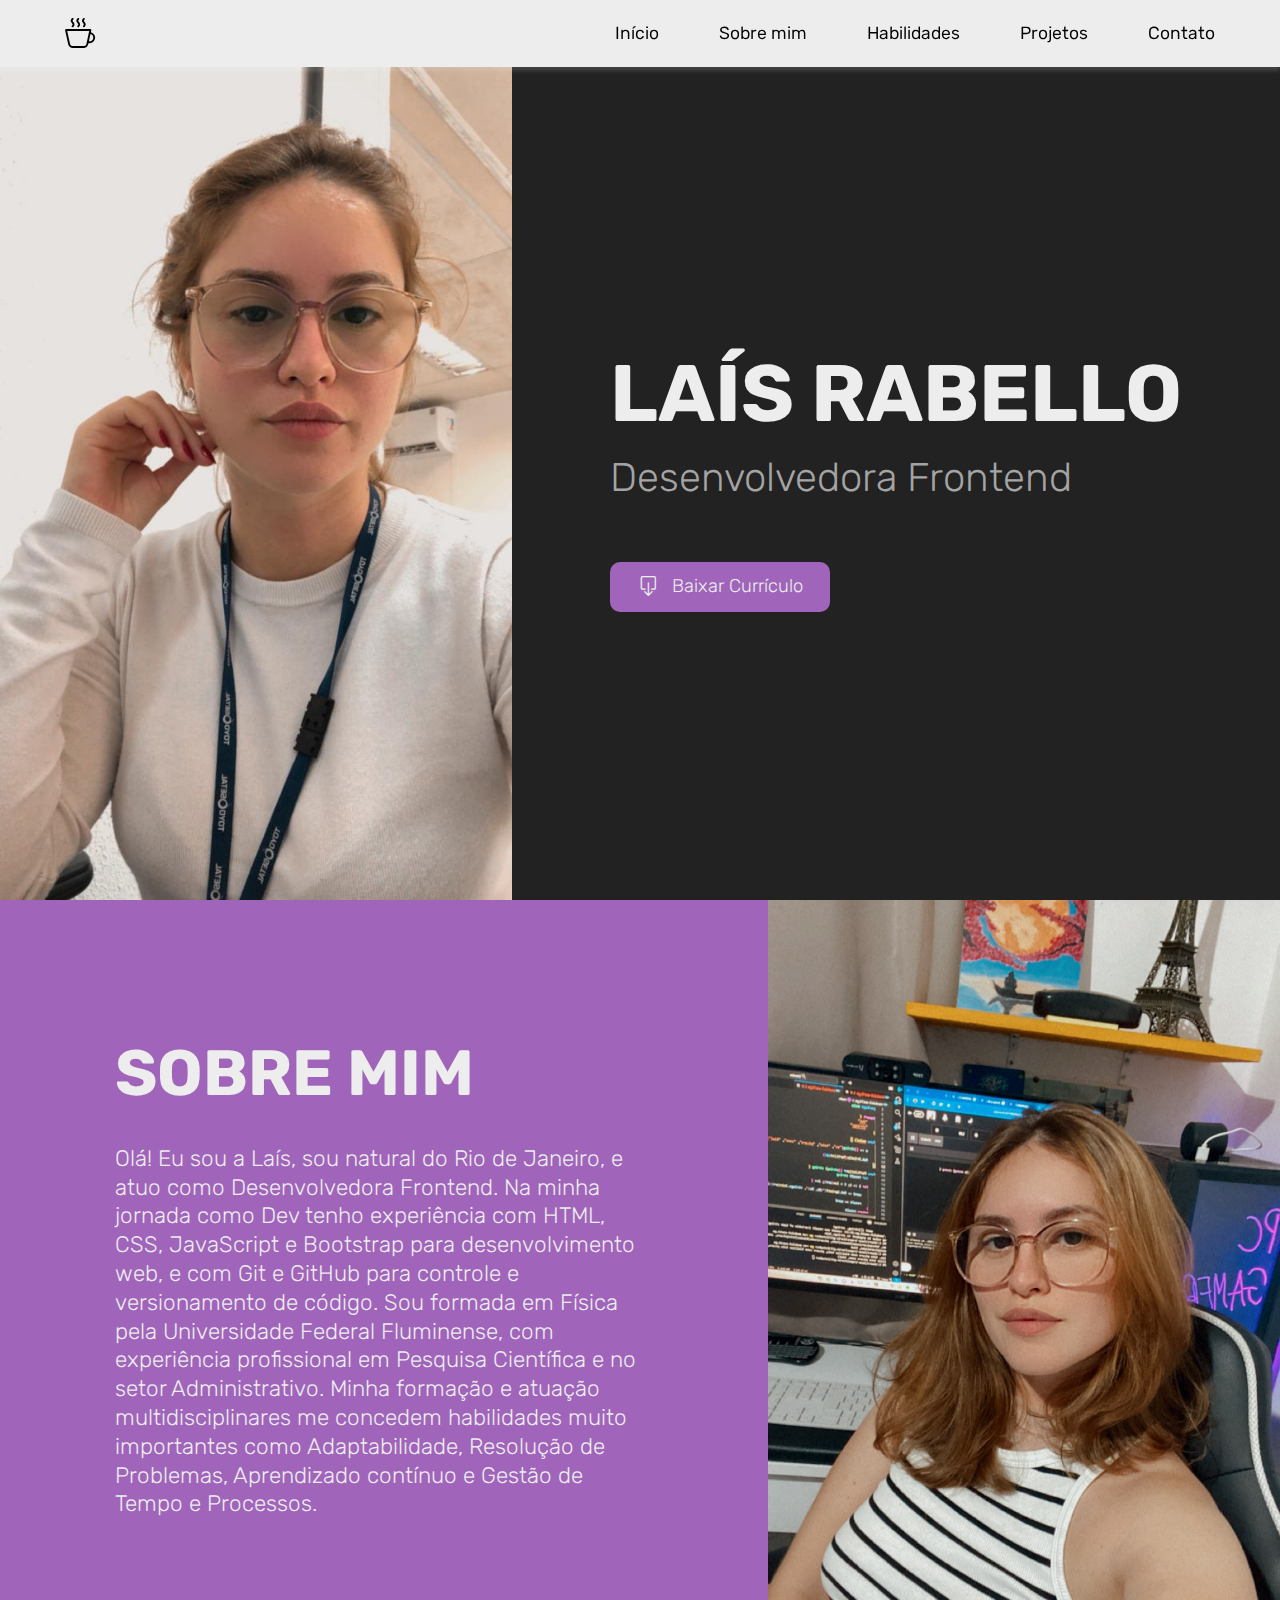
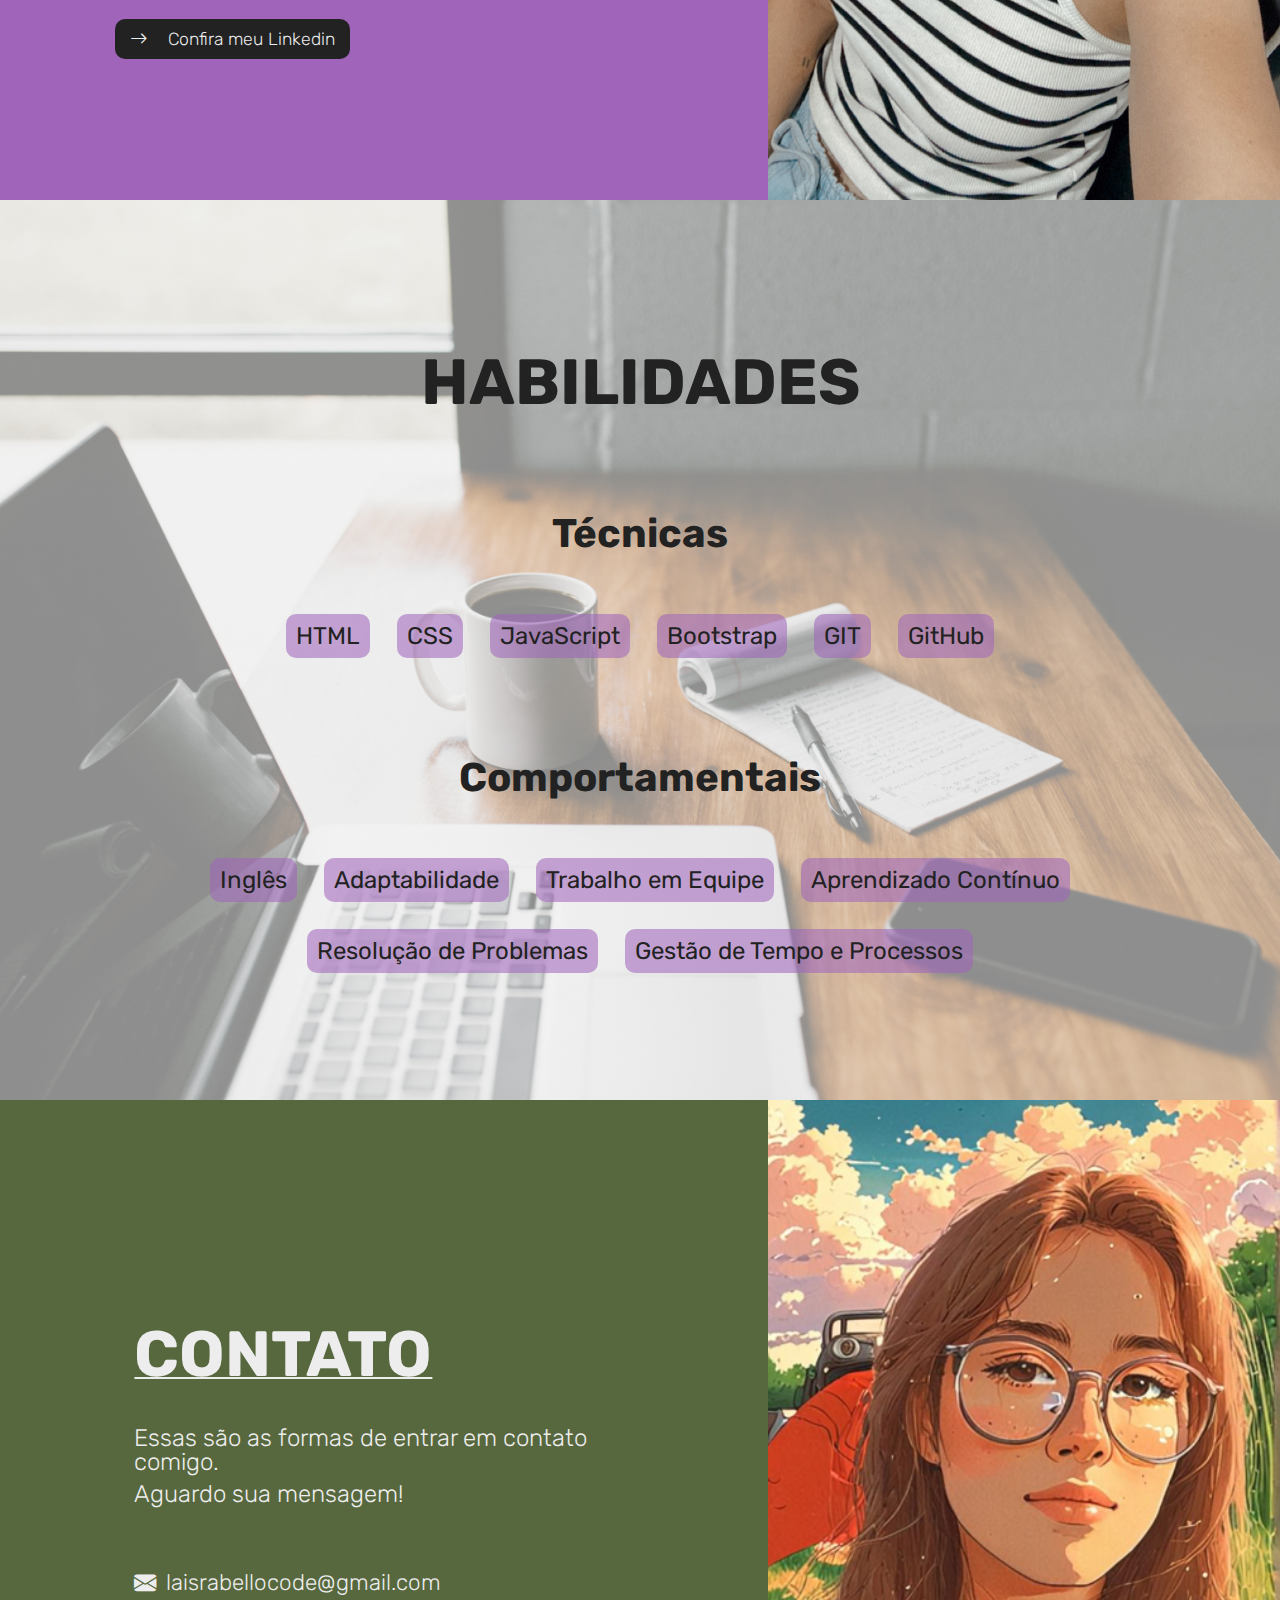
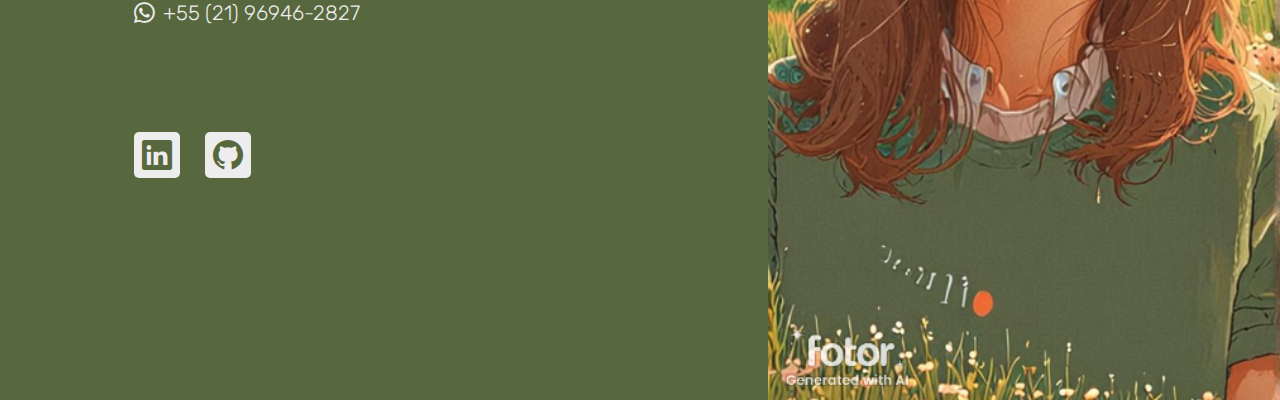
==== index.html @ b231ed02 "First commit" ====
<!DOCTYPE html>
<html lang="pt-BR">
<head>
    <meta charset="UTF-8">
    <meta name="viewport" content="width=device-width, initial-scale=1.0">
    <link rel="stylesheet" href="https://cdn.jsdelivr.net/npm/bootstrap-icons/font/bootstrap-icons.css">
    <link rel="stylesheet" href="reset.css">
    <link rel="stylesheet" href="styles.css">
    <link rel="preconnect" href="https://fonts.googleapis.com">
    <link rel="preconnect" href="https://fonts.gstatic.com" crossorigin>
    <link href="https://fonts.googleapis.com/css2?family=Rubik:ital,wght@0,300..900;1,300..900&display=swap" rel="stylesheet">
    <title>Projeto-Site-Pessoal</title>
</head>
<body>
    <nav>
       <i id="iconCupHot" class="bi bi-cup-hot"></i>
       <ul id="navBarLinks">
            <li><a href="#homeSection">Início</a></li>
            <li><a href="#aboutSection">Sobre mim</a></li>
            <li><a href="#skillsSection">Habilidades</a></li>
            <li><a>Projetos</a></li>
            <li><a href="#contactSection">Contato</a></li> 
       </ul> 
    </nav>
    <section id="homeSection">
        <div id="homePhoto" ></div>
        <div id="homeContent">
            <div>
                <h1>Laís Rabello</h1>
                <h2>Desenvolvedora Frontend</h2>
                <a id="downloadButton" href="source/Lais-Rabello.pdf" download="Lais-Rabello.pdf">
                    <i class="bi bi-box-arrow-down"></i>
                    <p>Baixar Currículo</p>
                </a>
            </div>
        </div>
    </section>
    <section id="aboutSection">
        <div id="aboutPhoto"></div>
        <div id="aboutContentFlexContainer">
            <div id="aboutContentFlexItems">
                <h1>Sobre mim</h1>
                <p>
                    Olá! Eu sou a Laís, sou natural do Rio de Janeiro, e atuo como Desenvolvedora Frontend.
                    Na minha jornada como Dev tenho experiência com HTML, CSS, JavaScript e Bootstrap para 
                    desenvolvimento web, e com Git e GitHub para controle e versionamento de código. Sou 
                    formada em Física pela Universidade Federal Fluminense, com experiência profissional 
                    em Pesquisa Científica e no setor Administrativo. Minha formação e atuação multidisciplinares 
                    me concedem habilidades muito importantes como Adaptabilidade, Resolução de Problemas,
                    Aprendizado contínuo e Gestão de Tempo e Processos. 
                </p>
                <button id="aboutButton" onClick="window.open('https://www.linkedin.com/in/laispimentelrabello/', 'blank')">
                    <i class="bi bi-arrow-right"></i>
                    Confira meu Linkedin    
                </button>
            </div>
        </div>    
    </section>
    <section id="skillsSection">
        <div id="overlay">
            <h1>Habilidades</h1>
            <h2>Técnicas</h2>
            <ul>
                <li class="liSkillSection">HTML</li>
                <li class="liSkillSection">CSS</li>
                <li class="liSkillSection">JavaScript</li>
                <li class="liSkillSection">Bootstrap</li>
                <li class="liSkillSection">GIT</li>
                <li class="liSkillSection">GitHub</li>
            </ul>
            <h2>Comportamentais</h2>
            <ul>
                <li class="liSkillSection">Inglês</li>
                <li class="liSkillSection">Adaptabilidade</li>
                <li class="liSkillSection">Trabalho em Equipe</li>
                <li class="liSkillSection">Aprendizado Contínuo</li>
                <li class="liSkillSection">Resolução de Problemas</li>
                <li class="liSkillSection">Gestão de Tempo e Processos</li>
            </ul>   
        </div>
    </section>
    <section id="contactSection">
        <div id="contactPhoto"></div>
        <div id="contactContentFlexContainer">
            <div id="contactContentFlexItems"> 
                <h1>Contato</h1>
                <h2>Essas são as formas de entrar em contato comigo.</h2>
                <h2>Aguardo sua mensagem!</h2>
                <div id="divEmail">
                    <i class="bi bi-envelope-fill"></i>
                    <p>laisrabellocode@gmail.com</p>
                </div>
                <div id="divCellphone">
                    <i class="bi bi-whatsapp"></i>
                    <p>+55 (21) 96946-2827</p>
                </div>
                <div id="divContacButtons">
                    <button class="contactButtons" onClick="window.open('https://www.linkedin.com/in/laispimentelrabello/','blank')"> 
                        <i class="bi bi-linkedin"></i> 
                    </button>
                    <button class="contactButtons" onClick="window.open('https://github.com/laisrabello','blank')"> 
                        <i class="bi bi-github"></i>
                    </button>
                </div>
            </div>
        </div>
    </section>
</body>
</html>
---- styles.css ----
*{
    font-family: Rubik, sans-serif;
}

section{
    height: 100vh;
}

nav{
    background-color: #ededed;
    display: flex;
    justify-content: space-between;
    align-items: center;
    position: fixed;
    width: 100%;
    padding: 18px 65px;
    box-shadow: 0px 4px 4px 0px #ffffff25;

    #iconCupHot{
        font-size: 30px;
    }
    #navBarLinks{
        display: flex;
        font-size: 1.1rem;
        font-weight: 370;
        li{
           padding-left: 60px; 
        }
    }
}

#homeSection{
    background-color: #222222;
    padding-top: 65px;
    display: flex;
    justify-content: space-between;

    #homePhoto{
        background-image: url(assets/photos/Imagem\ do\ WhatsApp\ de\ 2024-10-21\ à\(s\)\ 16.01.25_de2365c2.jpg);
        width: 40vw;
        height: 100vh - 65px;
        background-size: cover;
        background-position: center;
    }

    #homeContent{
        display: flex;
        flex-direction: column;
        justify-content: center;
        align-items: center;
        width: 60vw;

        h1{
            color: #ededed;
            font-size: 5rem;
            text-transform: uppercase;
        }
    
        h2{
            color: #a5a4a4;
            font-size: 2.5rem;
            font-weight: 300;
            padding: 24px 0px 64px 0px;
        }     
    }  
}

#downloadButton{
    display: flex;
    justify-content: center;
    align-items: center;
    background-color: #a065bb;
    width: 220px;
    height: 50px;
    border-radius: 10px;
    cursor: pointer;

    i {
        font-size: 20px;
        color: #ededed;
        padding-right: 7px;
    }

    p {
        font-size: 1.15rem;
        font-weight: 300;
        color: #ededed;
        padding-left: 7px;
    }
} 

#downloadButton:hover{
    width: 230px;
    height: 60px;
    background-color: #da8aff;
}

#aboutSection{
    background-color: #a065bb;
    display: flex;
    justify-content: space-between;
    flex-direction: row-reverse;

    #aboutPhoto{
        background-image: url(assets/photos/MYJF4755.JPG);
        width: 40vw;
        height: 100vh;
        background-size: cover;
        background-position: center;
    } 
}

#aboutContentFlexContainer{
    width: 60vw;
    display: flex;
    flex-direction: column;
    justify-content: center;
    align-items: center;

    #aboutContentFlexItems{
        width: 70%;
        max-width: 700px;
        h1{
            color: #ededed;
            font-size: 4rem;
            text-transform: uppercase;
        }
    
        p{
            color: #ededed;
            font-size: 1.4rem;
            font-weight: 300;
            line-height: 1.8rem;
            padding: 40px 0px 100px 0px;
            
        }    
    }
}

#aboutButton {
    display: flex;
    align-items: center;
    width: fit-content;
    background-color: #222222;
    border-radius: 10px;
    cursor: pointer;
    color: #ededed;
    font-size: 1.1rem;
    font-weight: 100;
    padding: 10px 15px 10px 15px;
    border: none;

    i{
        padding-right: 20px;
    }
}

#aboutButton:hover{
    background-color: #22222270;
    padding: 12px 27px 12px 27px;
    font-size: 1.2rem;

}

#skillsSection{
    background-image: url(assets/photos/andrew-neel-cckf4TsHAuw-unsplash.jpg);    
    background-size: cover;
    
    #overlay{
        background-color: #ededed99;
        width: 100vw;
        height: 100vh;
        display: flex;
        flex-direction: column;
        align-items: center;

        h1{
            display: flex;
            justify-content: center;
            padding-top: 150px;
            font-size: 4rem;
            color: #222222;
            text-transform: uppercase;
        }

        h2{
            color: #222222;
            font-size: 2.5rem;
            padding-top: 100px;
            padding-bottom: 60px; 
        }

        ul{
            display: flex;
            justify-content: center;
            align-items: center;
            flex-wrap: wrap;
            max-width: 1000px;
            gap: 27px;
        }
    }   
}

.liSkillSection {
    color: #222222;
    font-size: 1.5rem;
    background-color: #a065bb90;
    display: flex;
    align-self: center;
    padding: 10px 10px 10px 10px;
    border-radius: 10px;
}

.liSkillSection:hover{
    padding: 15px 15px 15px 15px;
    background-color: #a065bb;
}

#contactSection{
    background-color: #58683e;
    display: flex;
    justify-content: space-between;
    flex-direction: row-reverse;
}
    
#contactPhoto{
    background-image: url(assets/photos/a3bbf30988e04aeea61ed7d443853497-fotor-ai-art-effects-20250205144122.jpg);
    height: 100vh;
    width: 40vw;
    background-size: cover;
    background-position: center; 
}

#contactContentFlexContainer{
    width: 60vw;
    display: flex;
    justify-content: center;
    align-items: center;

    #contactContentFlexItems{
        width: 65%;
        max-width: 600px;
        h1{
            font-size: 4rem;
            color: #ededed;
            text-decoration: underline 2px;
            text-transform:uppercase;
            padding-bottom: 40px;
        }
    
        h2{
            font-size: 1.5rem;
            color: #ededed;
            font-weight:200;
            padding-bottom: 8px;
        }
    }
}

#divEmail{
    display: flex;
    font-size: 1.4rem;
    color: #ededed;
    font-weight:200;
    padding-bottom: 8px;
    padding-top: 58px;
    p{
        padding-left: 10px;
    }
}

#divCellphone{
    display: flex;
    font-size: 1.3rem;
    color: #ededed;
    font-weight:200;
    padding-bottom: 8px;

    p{
        padding-left: 8px;
    }
}

#divContacButtons{
    padding-top: 100px;
    display: flex;
    gap: 25px; 
}

.contactButtons{
    font-size: 30px;
    border-radius: 5px;
    padding: 8px 8px 8px 8px;
    cursor: pointer;
    background-color: #ededed;

    i{
        display: flex;
        align-items: center;
        color:#58683e;
    }
}

.contactButtons:hover{
    width: 56px;
    height: 56px;
    font-size: 40px;
    background-color: #ededed99;

    i{
        color: #ededed;
    }
}
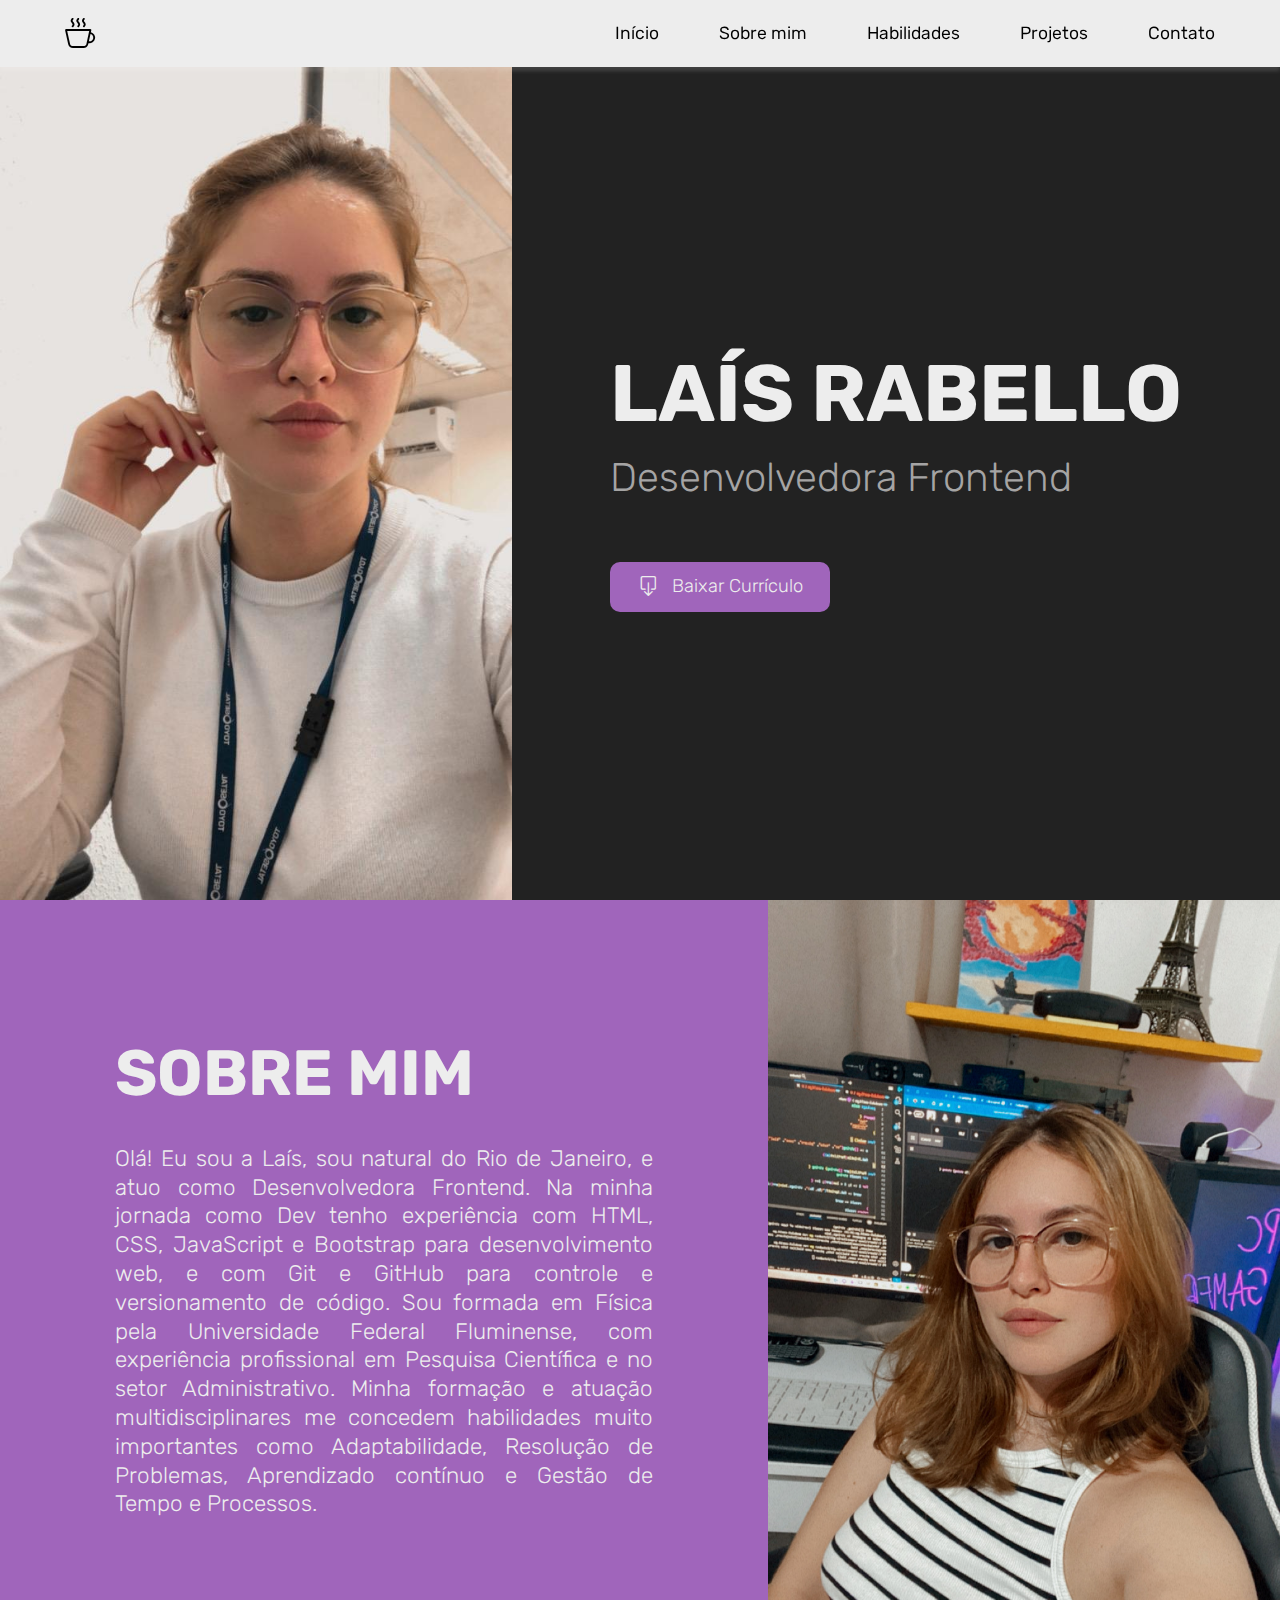
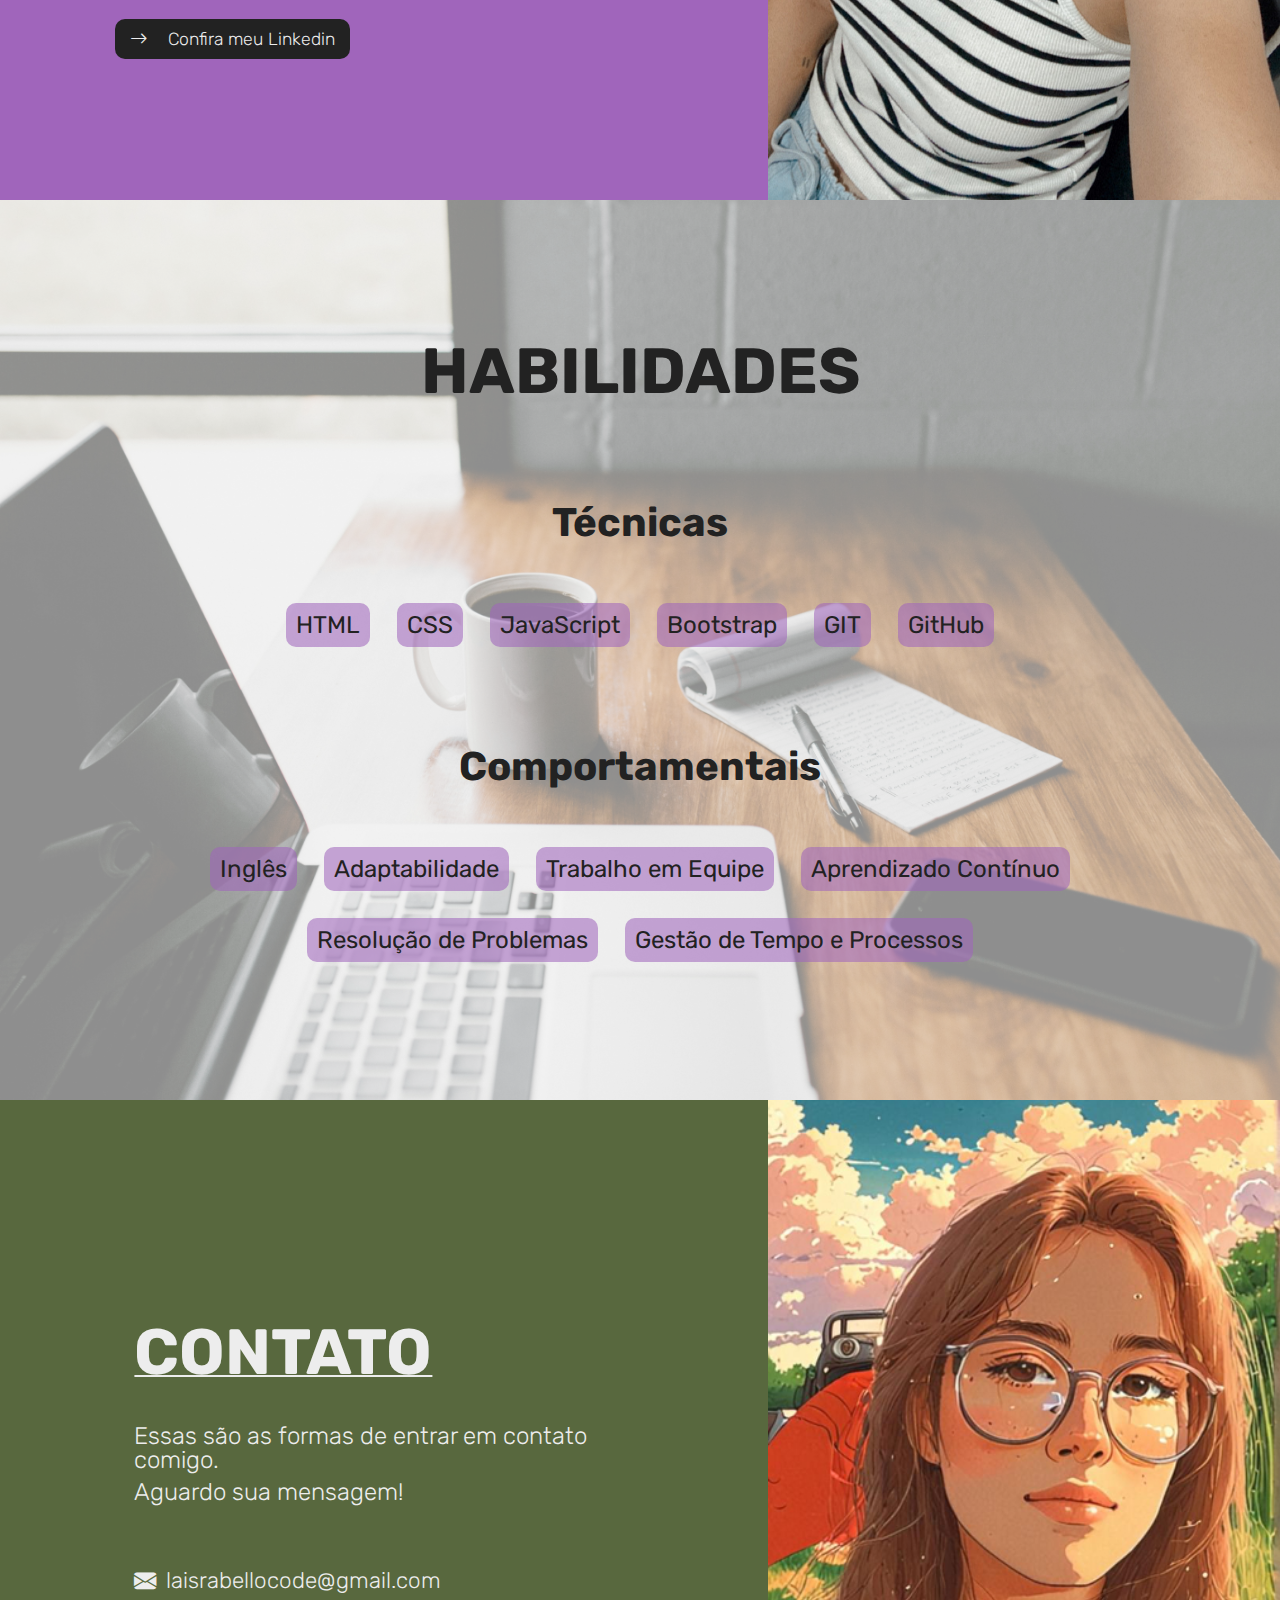
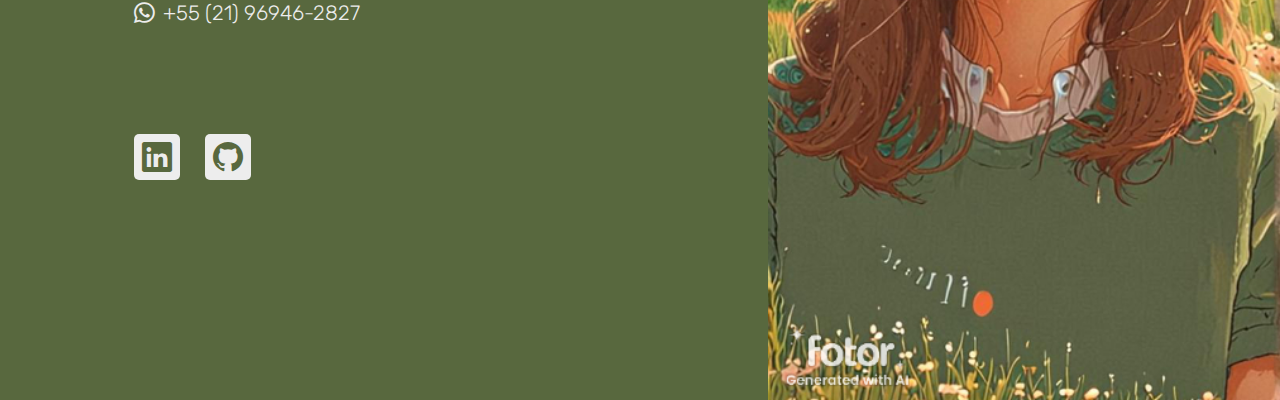
==== commit a5cdbfbf: "Melhorias nas animações com :hover | Adição de responsividade para telas menores" ====
--- a/index.html
+++ b/index.html
@@ -24,10 +24,10 @@
     </nav>
     <section id="homeSection">
         <div id="homePhoto" ></div>
-        <div id="homeContent">
-            <div>
-                <h1>Laís Rabello</h1>
-                <h2>Desenvolvedora Frontend</h2>
+        <div id="homeContentFlexContainer">
+            <div id="homeContentFlexItems">
+                <h1 id="h1HomeSection">Laís Rabello</h1>
+                <h2 id="h2HomeSection">Desenvolvedora Frontend</h2>
                 <a id="downloadButton" href="source/Lais-Rabello.pdf" download="Lais-Rabello.pdf">
                     <i class="bi bi-box-arrow-down"></i>
                     <p>Baixar Currículo</p>
@@ -60,7 +60,7 @@
         <div id="overlay">
             <h1>Habilidades</h1>
             <h2>Técnicas</h2>
-            <ul>
+            <ul class="ulSkillsItems">
                 <li class="liSkillSection">HTML</li>
                 <li class="liSkillSection">CSS</li>
                 <li class="liSkillSection">JavaScript</li>
@@ -69,7 +69,7 @@
                 <li class="liSkillSection">GitHub</li>
             </ul>
             <h2>Comportamentais</h2>
-            <ul>
+            <ul class="ulSkillsItems">
                 <li class="liSkillSection">Inglês</li>
                 <li class="liSkillSection">Adaptabilidade</li>
                 <li class="liSkillSection">Trabalho em Equipe</li>
--- a/styles.css
+++ b/styles.css
@@ -3,7 +3,7 @@
 }
 
 section{
-    height: 100vh;
+    min-height: 100vh;
 }
 
 nav{
@@ -43,20 +43,20 @@
         background-position: center;
     }
 
-    #homeContent{
+    #homeContentFlexContainer{
         display: flex;
         flex-direction: column;
         justify-content: center;
         align-items: center;
         width: 60vw;
 
-        h1{
+        #h1HomeSection{
             color: #ededed;
             font-size: 5rem;
             text-transform: uppercase;
         }
     
-        h2{
+        #h2HomeSection{
             color: #a5a4a4;
             font-size: 2.5rem;
             font-weight: 300;
@@ -74,6 +74,7 @@
     height: 50px;
     border-radius: 10px;
     cursor: pointer;
+    transition: 0.6s;
 
     i {
         font-size: 20px;
@@ -90,8 +91,7 @@
 } 
 
 #downloadButton:hover{
-    width: 230px;
-    height: 60px;
+    transform: scale(1.1);
     background-color: #da8aff;
 }
 
@@ -120,6 +120,8 @@
     #aboutContentFlexItems{
         width: 70%;
         max-width: 700px;
+        text-align: justify;
+        
         h1{
             color: #ededed;
             font-size: 4rem;
@@ -149,6 +151,7 @@
     font-weight: 100;
     padding: 10px 15px 10px 15px;
     border: none;
+    transition: 0.6s;
 
     i{
         padding-right: 20px;
@@ -157,48 +160,45 @@
 
 #aboutButton:hover{
     background-color: #22222270;
-    padding: 12px 27px 12px 27px;
-    font-size: 1.2rem;
+    transform: scale(1.1);
 
 }
 
 #skillsSection{
     background-image: url(assets/photos/andrew-neel-cckf4TsHAuw-unsplash.jpg);    
-    background-size: cover;
-    
-    #overlay{
-        background-color: #ededed99;
-        width: 100vw;
-        height: 100vh;
-        display: flex;
-        flex-direction: column;
-        align-items: center;
-
-        h1{
-            display: flex;
-            justify-content: center;
-            padding-top: 150px;
-            font-size: 4rem;
-            color: #222222;
-            text-transform: uppercase;
-        }
-
-        h2{
-            color: #222222;
-            font-size: 2.5rem;
-            padding-top: 100px;
-            padding-bottom: 60px; 
-        }
-
-        ul{
-            display: flex;
-            justify-content: center;
-            align-items: center;
-            flex-wrap: wrap;
-            max-width: 1000px;
-            gap: 27px;
-        }
-    }   
+    background-size: cover;   
+}
+
+#overlay{
+    background-color: #ededed99;
+    width: 100vw;
+    height: 100vh;
+    display: flex;
+    flex-direction: column;
+    justify-content: center;
+    align-items: center;
+
+    h1{
+        font-size: 4rem;
+        color: #222222;
+        text-transform: uppercase;
+    }
+
+    h2{
+        color: #222222;
+        font-size: 2.5rem;
+        padding-top: 100px;
+        padding-bottom: 60px; 
+    }
+}
+
+.ulSkillsItems {
+    display: flex;
+    justify-content: center;
+    align-items: center;
+    flex-wrap: wrap;
+    max-width: 1000px;
+    gap: 27px;
 }
 
 .liSkillSection {
@@ -209,10 +209,11 @@
     align-self: center;
     padding: 10px 10px 10px 10px;
     border-radius: 10px;
+    transition: 0.6s;
 }
 
 .liSkillSection:hover{
-    padding: 15px 15px 15px 15px;
+    transform: scale(1.1);
     background-color: #a065bb;
 }
 
@@ -262,7 +263,7 @@
     font-size: 1.4rem;
     color: #ededed;
     font-weight:200;
-    padding-bottom: 8px;
+    padding-bottom: 10px;
     padding-top: 58px;
     p{
         padding-left: 10px;
@@ -274,7 +275,7 @@
     font-size: 1.3rem;
     color: #ededed;
     font-weight:200;
-    padding-bottom: 8px;
+    padding-bottom: 10px;
 
     p{
         padding-left: 8px;
@@ -293,21 +294,192 @@
     padding: 8px 8px 8px 8px;
     cursor: pointer;
     background-color: #ededed;
+    transition: 0.8s;
 
     i{
         display: flex;
         align-items: center;
         color:#58683e;
+        
     }
 }
 
 .contactButtons:hover{
-    width: 56px;
-    height: 56px;
-    font-size: 40px;
+    transform:scale(1.1);
     background-color: #ededed99;
 
     i{
         color: #ededed;
     }
+}
+
+@media (orientation: portrait) {
+
+    nav{
+        padding: 18px 45px;
+    
+        #iconCupHot{
+            font-size: 25px;
+        }
+
+        #navBarLinks{
+            font-weight: 330;
+
+            li{
+               padding-left: 50px; 
+            }
+        }
+    }
+
+    #homeSection{
+        flex-direction: column;
+        justify-content: center;
+        align-items: center;
+        gap: 6rem;
+
+        #homePhoto{            
+            width: 30vh;
+            height: 30vh;
+            border-radius: 50%;
+        }
+
+        #homeContentFlexContainer{
+            text-align: center;
+
+            #homeContentFlexItems{
+                display: flex;
+                flex-direction: column;
+                align-items: center;
+
+                #h1HomeSection{
+                    font-size: 3rem;
+                }
+            
+                #h2HomeSection{
+                    font-size: 1.35rem;
+                    font-weight: 100;
+                }
+            }
+        }
+    }
+
+    #aboutPhoto{
+        display: none;
+    }
+
+    #aboutContentFlexContainer{
+        width: 100vw;
+    
+        #aboutContentFlexItems{
+            display: flex;
+            flex-direction: column;
+            justify-content: center;
+            align-items: center;
+            width: 80%;
+            
+            h1{
+                font-size: 2.5rem;
+            }
+        
+            p{
+                font-size: 1.2rem;
+                font-weight: 100;
+                padding: 40px 0px 40px 0px;
+                
+            }    
+        }
+    }
+
+    #overlay{
+    
+        h1{
+            font-size: 2.8rem;
+        }
+    
+        h2{
+            font-size: 2rem;
+            padding-top: 60px;
+            padding-bottom: 30px; 
+        }
+    }
+    
+    .ulSkillsItems {
+        max-width: 350px;
+        gap: 25px;
+    }
+    
+    .liSkillSection {
+        font-size: 1.2rem;
+        padding: 9px 9px 9px 9px;
+    }
+
+    #contactSection{
+        flex-direction: column;
+        justify-content: center;
+        align-items: center;
+        text-align: center;
+    }
+        
+    #contactPhoto{
+        height: 25vh;
+        width: 25vh;
+        border-radius: 50%;
+        border: solid #ededed 4px;
+    }
+    
+    #contactContentFlexContainer{
+        width: 100vw;
+        display: flex;
+        justify-content: center;
+        align-items: center;
+    
+        #contactContentFlexItems{
+            width: 65%;
+            max-width: 600px;
+
+            h1{
+                font-size: 2.8rem;
+                padding-top: 80px;
+                padding-bottom: 40px;
+            }
+        
+            h2{
+                font-size: 1.2rem;
+                font-weight:100;
+            }
+        }
+    }
+    
+    #divEmail{
+        font-size: 1.2rem;
+        font-weight:100;
+        padding-top: 80px;
+        justify-content: center;        
+
+        p{
+            padding-left: 10px;
+        }
+    }
+    
+    #divCellphone{
+        font-size: 1.2rem;
+        font-weight:100;
+        justify-content: center;
+    
+        p{
+            padding-left: 8px;
+        }
+    }
+    
+    #divContacButtons{
+        padding-top: 50px;
+        justify-content: center;
+    }
+}
+
+
+@media (max-width: 770px) {
+    nav{
+        display: none;
+    }
 }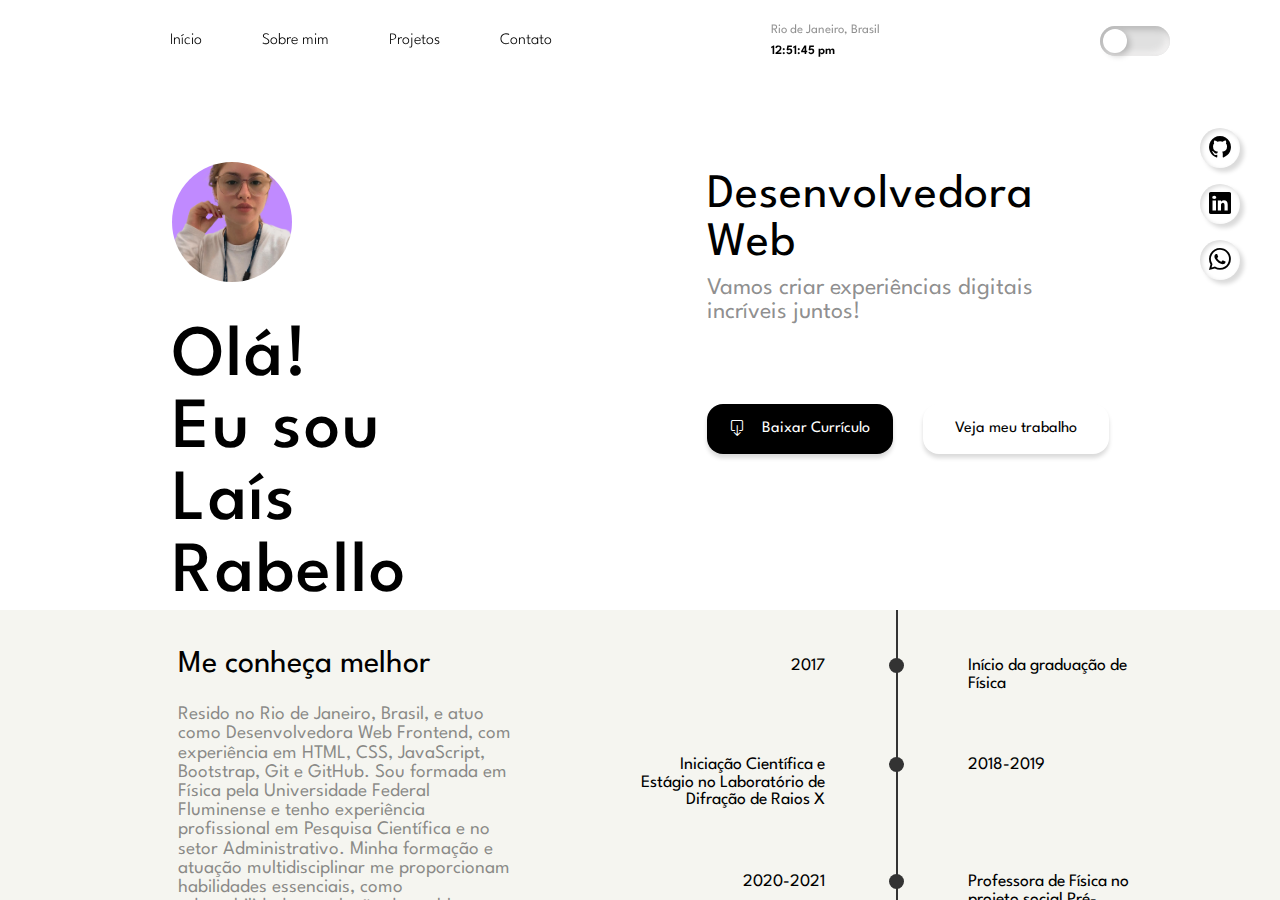
==== commit c2313da7: "Novo Design" ====
--- a/index.html
+++ b/index.html
@@ -8,102 +8,233 @@
     <link rel="stylesheet" href="styles.css">
     <link rel="preconnect" href="https://fonts.googleapis.com">
     <link rel="preconnect" href="https://fonts.gstatic.com" crossorigin>
-    <link href="https://fonts.googleapis.com/css2?family=Rubik:ital,wght@0,300..900;1,300..900&display=swap" rel="stylesheet">
+    <link href="https://fonts.googleapis.com/css2?family=League+Spartan:wght@100..900&display=swap" rel="stylesheet">
     <title>Projeto-Site-Pessoal</title>
 </head>
 <body>
     <nav>
-       <i id="iconCupHot" class="bi bi-cup-hot"></i>
        <ul id="navBarLinks">
             <li><a href="#homeSection">Início</a></li>
             <li><a href="#aboutSection">Sobre mim</a></li>
-            <li><a href="#skillsSection">Habilidades</a></li>
-            <li><a>Projetos</a></li>
-            <li><a href="#contactSection">Contato</a></li> 
-       </ul> 
+            <li><a href="#projectsSection">Projetos</a></li>
+            <li><a href="#contactSection">Contato</a></li>
+       </ul>
+       <div id="localAndTime">
+            <span id="localization">Rio de Janeiro, Brasil</span>
+            <span id="localTime"></span> 
+       </div>
+       <label id="switch">
+            <input type="checkbox" id="toggleDarkMode">
+            <span id="slider"></span>
+       </label> 
     </nav>
-    <section id="homeSection">
-        <div id="homePhoto" ></div>
-        <div id="homeContentFlexContainer">
-            <div id="homeContentFlexItems">
-                <h1 id="h1HomeSection">Laís Rabello</h1>
-                <h2 id="h2HomeSection">Desenvolvedora Frontend</h2>
-                <a id="downloadButton" href="source/Lais-Rabello.pdf" download="Lais-Rabello.pdf">
-                    <i class="bi bi-box-arrow-down"></i>
-                    <p>Baixar Currículo</p>
-                </a>
-            </div>
-        </div>
-    </section>
-    <section id="aboutSection">
-        <div id="aboutPhoto"></div>
-        <div id="aboutContentFlexContainer">
-            <div id="aboutContentFlexItems">
-                <h1>Sobre mim</h1>
-                <p>
-                    Olá! Eu sou a Laís, sou natural do Rio de Janeiro, e atuo como Desenvolvedora Frontend.
-                    Na minha jornada como Dev tenho experiência com HTML, CSS, JavaScript e Bootstrap para 
-                    desenvolvimento web, e com Git e GitHub para controle e versionamento de código. Sou 
-                    formada em Física pela Universidade Federal Fluminense, com experiência profissional 
-                    em Pesquisa Científica e no setor Administrativo. Minha formação e atuação multidisciplinares 
-                    me concedem habilidades muito importantes como Adaptabilidade, Resolução de Problemas,
-                    Aprendizado contínuo e Gestão de Tempo e Processos. 
-                </p>
-                <button id="aboutButton" onClick="window.open('https://www.linkedin.com/in/laispimentelrabello/', 'blank')">
-                    <i class="bi bi-arrow-right"></i>
-                    Confira meu Linkedin    
-                </button>
-            </div>
-        </div>    
-    </section>
-    <section id="skillsSection">
-        <div id="overlay">
-            <h1>Habilidades</h1>
-            <h2>Técnicas</h2>
-            <ul class="ulSkillsItems">
-                <li class="liSkillSection">HTML</li>
-                <li class="liSkillSection">CSS</li>
-                <li class="liSkillSection">JavaScript</li>
-                <li class="liSkillSection">Bootstrap</li>
-                <li class="liSkillSection">GIT</li>
-                <li class="liSkillSection">GitHub</li>
-            </ul>
-            <h2>Comportamentais</h2>
-            <ul class="ulSkillsItems">
-                <li class="liSkillSection">Inglês</li>
-                <li class="liSkillSection">Adaptabilidade</li>
-                <li class="liSkillSection">Trabalho em Equipe</li>
-                <li class="liSkillSection">Aprendizado Contínuo</li>
-                <li class="liSkillSection">Resolução de Problemas</li>
-                <li class="liSkillSection">Gestão de Tempo e Processos</li>
-            </ul>   
-        </div>
-    </section>
-    <section id="contactSection">
-        <div id="contactPhoto"></div>
-        <div id="contactContentFlexContainer">
-            <div id="contactContentFlexItems"> 
-                <h1>Contato</h1>
-                <h2>Essas são as formas de entrar em contato comigo.</h2>
-                <h2>Aguardo sua mensagem!</h2>
-                <div id="divEmail">
-                    <i class="bi bi-envelope-fill"></i>
-                    <p>laisrabellocode@gmail.com</p>
-                </div>
-                <div id="divCellphone">
-                    <i class="bi bi-whatsapp"></i>
-                    <p>+55 (21) 96946-2827</p>
-                </div>
-                <div id="divContacButtons">
-                    <button class="contactButtons" onClick="window.open('https://www.linkedin.com/in/laispimentelrabello/','blank')"> 
-                        <i class="bi bi-linkedin"></i> 
-                    </button>
-                    <button class="contactButtons" onClick="window.open('https://github.com/laisrabello','blank')"> 
-                        <i class="bi bi-github"></i>
-                    </button>
-                </div>
-            </div>
-        </div>
-    </section>
+    <div id="bubbleButtons">
+        <button class="bubbleButton" onClick="window.open('https://github.com/laisrabello', 'blank')">
+            <i i class="bi bi-github"></i>
+        </button>
+        <button class="bubbleButton" onClick="window.open('https://www.linkedin.com/in/laispimentelrabello/', 'blank')">
+            <i i class="bi bi-linkedin"></i>
+        </button>
+        <button class="bubbleButton" onClick="window.open('https://wa.me/5521969462827', 'blank')">
+            <i i class="bi bi-whatsapp"></i>
+        </button>
+    </div>
+    <div class="container">
+        <section id="homeSection">
+            <div id="heroSection">
+                <div id="heroSectionContainer1">
+                    <div id="homePhoto"></div>
+                    <h1>Olá! Eu sou Laís Rabello</h1>
+                </div>
+                <div id="heroSectionContainer2">
+                    <h2>Desenvolvedora Web</h2>
+                    <h3>Vamos criar experiências digitais incríveis juntos!</h3>
+                    <div id="alignHeroButtons">
+                        <a id="downloadCurriculum" href="source/Lais-Rabello.pdf" download="Lais-Rabello.pdf">
+                            <i class="bi bi-box-arrow-down"></i>
+                            <p>Baixar Currículo</p>
+                        </a>
+                        <a id="seeMyWork" href="#projectsSection">
+                            <p>Veja meu trabalho</p>
+                        </a>
+                    </div>
+                </div>
+            </div>
+            <div id="homeSectionPart2">
+                <div id="knowMeBetter">
+                    <h3>Me conheça melhor</h3>
+                    <h4>Resido no Rio de Janeiro, Brasil, e atuo como Desenvolvedora Web Frontend, com experiência em HTML, CSS, JavaScript, Bootstrap, Git e GitHub. Sou formada em Física pela Universidade Federal Fluminense e tenho experiência profissional em Pesquisa Científica e no setor Administrativo. Minha formação e atuação multidisciplinar me proporcionam habilidades essenciais, como adaptabilidade, resolução de problemas, aprendizado contínuo e gestão de tempo e processos.</h4>
+                </div>
+                <div class="timeLineContainer1">
+                    <ul>
+                        <li>
+                            <div class="date">
+                                <h5>2017</h5>
+                            </div>
+                            <div class="point"></div>
+                            <div class="content">
+                                <p>Início da graduação de Física</p>
+                            </div>
+                        </li>
+                        <li>
+                            <div class="date">
+                                <h5>2018-2019</h5>
+                            </div>
+                            <div class="point"></div>
+                            <div class="content">
+                                <p>Iniciação Científica e Estágio no Laboratório de Difração de Raios X</p>
+                            </div>
+                        </li>
+                        <li>
+                            <div class="date">
+                                <h5>2020-2021</h5>
+                            </div>
+                            <div class="point"></div>
+                            <div class="content">
+                                <p>Professora de Física no projeto social Pré-Vestibular Social Novo Saber</p>
+                            </div>
+                        </li>
+                    </ul>
+                </div>
+            </div>  
+        </section>
+        <section id="aboutSection">
+            <div id="aboutPhoto"></div>
+            <div class="timeLineContainer2">
+                <ul>
+                    <li>
+                        <div class="date">
+                            <h5>2021-2022</h5>
+                        </div>
+                        <div class="point"></div>
+                        <div class="content">
+                            <p>Estágio Administrativo na Reitoria da Universidade Federal Fluminense</p>
+                        </div>
+                    </li>
+                    <li>
+                        <div class="date">
+                            <h5>2022</h5>
+                        </div>
+                        <div class="point"></div>
+                        <div class="content">
+                            <p>Término da graduação de Física</p>
+                        </div>
+                    </li>
+                    <li>
+                        <div class="date">
+                            <h5>2022</h5>
+                        </div>
+                        <div class="point"></div>
+                        <div class="content">
+                            <p>Início da graduação de Engenharia de Telecomunicações</p>
+                        </div>
+                    </li>
+                    <li>
+                        <div class="date">
+                            <h5>2022-2023</h5>
+                        </div>
+                        <div class="point"></div>
+                        <div class="content">
+                            <p>Analista de Conteúdo e Projetos na Empresa Júnior Meta Consultoria</p>
+                        </div>
+                    </li>
+                    <li>
+                        <div class="date">
+                            <h5>2023-2024</h5>
+                        </div>
+                        <div class="point"></div>
+                        <div class="content">
+                            <p>Assistente Técnica de Planejamento - TSE (Toyo Setal) em UPGN Itaboraí</p>
+                        </div>
+                    </li>
+                    <li>
+                        <div class="date" id="todayDate">
+                            <h5>Atualmente</h5>
+                        </div>
+                        <div class="point"></div>
+                        <div class="content">
+                            <div id="todayContent">
+                                <p>Desenvolvedora Web</p>
+                                <div class="skillsBox">
+                                    <img src="assets/icons/icons8-html (1) 1.svg" alt="HTML">
+                                    <img src="assets/icons/icons8-css3 1.svg" alt="CSS">
+                                    <img src="assets/icons/icons8-javascript 1.svg" alt="JavaScript">
+                                    <img src="assets/icons/icons8-git 1.svg" alt="Git">
+                                    <img src="assets/icons/icons8-github 1.svg" alt="GitHub">
+                            </div>
+                            </div>
+                        </div>
+                    </li>
+                </ul> 
+            </div>
+        </section>
+        <section id="projectsSection">
+            <h1>Conheça meu trabalho</h1>
+            <div class="carousel">
+                <div id="projectsAndDot">
+                    <div id="projects">
+                        <div class="project">
+                            <img class="projectPhoto" src="assets/photos/Site-Links.png" alt="Projeto 1">
+                            <h2>Site Links</h2>
+                            <h3>Pessoal</h3>
+                            <h4>Janeiro 2025</h4>
+                            <h5>Site que reúne links para minhas redes sociais de forma intuitiva. Desenvolvido com HTML e CSS, utilizando ícones do Bootstrap.</h5>
+                            <button onClick="window.open('https://laisrabello.github.io/projeto-site-links/', 'blank')"> Veja detalhes </button>
+                        </div>
+                        <div class="project">
+                            <img class="projectPhoto" src="assets/photos/Site-Pessoal.png" alt="Projeto 2">
+                            <h2>Portfólio Pessoal</h2>
+                            <h3>Pessoal</h3>
+                            <h4>Fevereiro 2025</h4>
+                            <h5>Site criado para me apresentar e expor meu trabalho como Desenvolvedora Web, incluindo minhas experiências anteriores. Desenvolvido com HTML, CSS e JavaScript, com ícones do Bootstrap.</h5>
+                            <button onClick="window.open('https://laisrabello.github.io/Projeto-Site-Pessoal/','blank')"> Veja detalhes </button>
+                        </div>
+                        <div class="project">
+                            <img class="projectPhoto" src="assets/photos/To-Do-List.png" alt="Projeto 3">
+                            <h2>To Do List</h2>
+                            <h3>Pessoal</h3>
+                            <h4>Fevereiro 2025</h4>
+                            <h5>Site com objetivo de criar uma lista das suas tarefas diárias, podendo exluir e marcar como feita. Desenvolvido com HTML e CSS e JavaScript.</h5>
+                            <button onClick="window.open('https://laisrabello.github.io/Projeto-To-Do-List/', 'blank')">Veja detalhes</button>
+                        </div>
+                    </div>
+                    <div class="indicators">
+                        <span class="dot active"></span>
+                        <span class="dot"></span>
+                    </div>
+                </div>
+            </div>
+        </section>
+        <section id="contactSection">
+            <div id="contactBiggerContainer">
+                <div id="contactSectionContainer1">
+                    <div id="contactPhoto"></div>
+                    <h1>Vamos Conversar!</h1>
+                    <h2>Gostou do meu trabalho? Ficarei feliz em conversar sobre como posso contribuir para sua equipe ou projeto. Entre em contato!</h2>
+                </div>
+                <div id="contactSectionContainer2">
+                    <form>
+                        <div>
+                            <label for="name">Nome:</label>
+                            <input id="name" placeholder="Ex.: Laís Rabello " required/> 
+                        </div>
+                        <div>
+                            <label for="email">Email:</label>
+                            <input id="email" type="email" placeholder="Ex.: laisrabellocode@gmail.com" required/> 
+                        </div>
+                        <div>
+                            <label for="message">Mensagem:</label>
+                            <textarea id="message" placeholder="Ex.: Olá, gostei muito do seu trabalho e gostaria de conversar mais!" required></textarea>
+                        </div>
+                        <button>Vamos Conversar</button>
+                    </form> 
+                </div>
+            </div>
+            <div id="copyRight">
+                <h1>© 2025 Laís Rabello. Todos os direitos reservados.</h3>
+            </div>
+        </section>
+    </div>
+    <script src="script.js" ></script>
 </body>
 </html>--- a/styles.css
+++ b/styles.css
@@ -1,482 +1,758 @@
+html{
+    scroll-behavior: smooth;
+}
+
 *{
-    font-family: Rubik, sans-serif;
+    font-family: "League Spartan", serif;
+}
+
+.container{
+    scroll-snap-type: y proximity;
+    overflow-y: scroll;
+    height: 100vh;
 }
 
 section{
-    min-height: 100vh;
+    scroll-snap-align: start;
+    height: 100vh;
+    width: 100vw;
 }
 
 nav{
-    background-color: #ededed;
-    display: flex;
-    justify-content: space-between;
+    display: flex;
     align-items: center;
     position: fixed;
-    width: 100%;
-    padding: 18px 65px;
-    box-shadow: 0px 4px 4px 0px #ffffff25;
-
-    #iconCupHot{
-        font-size: 30px;
-    }
+    justify-content: space-around;
+    z-index: 10;
+    top: 0;
+    left: 0;
+    right: 0;
+
     #navBarLinks{
         display: flex;
-        font-size: 1.1rem;
-        font-weight: 370;
+        font-size: 1rem;
+        /* padding-left: 560px; */
+        padding-top: 24px;
+
         li{
-           padding-left: 60px; 
+           padding-left: 60px;
+           font-weight: 300;
         }
     }
 }
 
+#localAndTime{
+    display: flex;
+    flex-direction: column;
+    padding-top: 24px;
+    /* padding-left: 120px; */
+    gap: 8px;
+
+    #localization{
+        font-size: 0.8rem;
+        font-weight: 400;
+        color: #00000070;
+    }
+
+    #localTime{
+        color: #000000;
+        font-size: 0.8rem;
+        font-weight: 600;
+    }
+}
+
+/* estiliza o container do botão */
+#switch{
+    position: relative;
+    display: inline-block;
+    width: 70px;
+    height: 30px;
+    margin-top: 24px;
+    /* margin-left: 500px; */
+}
+
+/* esconde o input padrão */
+#switch input{
+    opacity: 0;
+    width: 0;
+    height: 0;
+}
+
+/* estiliza a base do botão */
+#slider{
+    position: absolute;
+    cursor: pointer;
+    top: 0;
+    left: 0;
+    right: 0;
+    bottom: 0;
+    background: #e0e0e0;
+    border-radius: 30px;
+    transition: 0.3s;
+    box-shadow: inset 4px 4px 6px #bababa, inset -4px -4px 6px #f2f1f1;
+}
+
+/* estiliza o círculo que desliza */
+#slider::before{
+    content: "";
+    position: absolute;
+    width: 24px;
+    height: 24px;
+    left: 3px;
+    bottom: 3px;
+    background: #ffffff;
+    border-radius: 50%;
+    transition: 0.3s;
+    box-shadow: 3px 3px 6px rgba(0, 0, 0, 0.2);
+}
+
+/* quando ativado (modo escuro) */
+input:checked + #slider{
+    background: #222;
+    box-shadow: 
+    inset 6px 6px 10px rgba(0, 0, 0, 0.6),  /* Sombra interna escura */
+    inset -6px -6px 10px rgba(255, 255, 255, 0.2), /* Destaque para relevo */
+    2px 2px 4px rgba(0, 0, 0, 0.5); /* Sombra externa para profundidade */
+}
+
+input:checked + #slider::before{
+    transform: translateX(40px);
+    background: #ffffff;
+}
+
+#bubbleButtons{
+    display: flex;
+    flex-direction: column;
+    position: absolute;
+    z-index: 10;
+    align-items: flex-end;
+    padding-right: 40px;
+    padding-top: 128px;
+    gap: 16px;
+    right: 0;
+
+    .bubbleButton{
+        width: 40px;
+        height: 40px;
+        border-radius: 50%;
+        background-color: #ffffff;
+        cursor: pointer;
+        box-shadow: 4px 4px 4px 0px #00000025, inset 2px 2px 4px 0px #00000025;
+        transition: 0.5s;
+
+        i{
+            font-size: 22px;
+        }
+    }
+
+    .bubbleButton:hover{
+        transform: scale(1.1);
+    }
+}
+
 #homeSection{
-    background-color: #222222;
-    padding-top: 65px;
-    display: flex;
-    justify-content: space-between;
+    display: flex;
+    flex-direction: column;
+    max-width: 100vw;
+    height: 100vh;
+}
+
+#heroSection{
+    display: flex;
+    justify-content: center;
+    max-width: 100vw;
+    height: 640px;
+    padding-top: 162px;
+    gap: 300px;
+}
+
+#heroSectionContainer1{
+    max-width:580px;
+    max-height: 304;
+    padding-left: 178px;
 
     #homePhoto{
-        background-image: url(assets/photos/Imagem\ do\ WhatsApp\ de\ 2024-10-21\ à\(s\)\ 16.01.25_de2365c2.jpg);
-        width: 40vw;
-        height: 100vh - 65px;
+        background-image:url(assets/photos/fhdfhndgjndgn.png);
+        max-width: 120px;
+        height: 120px;
+        border-radius: 50%;
+        background-position: center;
         background-size: cover;
-        background-position: center;
-    }
-
-    #homeContentFlexContainer{
+    }
+
+    
+    h1{
+        font-size:4.5rem;
+        font-weight:500;
+        color: #000000;
+        letter-spacing:0.125rem;
+        padding-top: 40px; 
+    }
+
+}
+
+#heroSectionContainer2{
+    max-width:580px;
+    max-height: 304;
+    padding-top: 10px;
+    padding-right: 178px;
+
+    h2{
+        font-size: 3rem;
+        font-weight: 400;
+        color: #000000;
+        letter-spacing:0.0625rem;
+        padding-bottom: 8px; 
+    }
+
+    h3{
+       font-size: 1.5rem;
+       font-weight: 400;
+       color: #00000070;
+       padding-bottom: 80px; 
+    }
+
+    #alignHeroButtons{
         display: flex;
-        flex-direction: column;
-        justify-content: center;
-        align-items: center;
-        width: 60vw;
-
-        #h1HomeSection{
-            color: #ededed;
-            font-size: 5rem;
-            text-transform: uppercase;
-        }
-    
-        #h2HomeSection{
-            color: #a5a4a4;
-            font-size: 2.5rem;
-            font-weight: 300;
-            padding: 24px 0px 64px 0px;
-        }     
-    }  
-}
-
-#downloadButton{
+        gap: 30px;
+    }
+
+}
+
+#downloadCurriculum{
     display: flex;
     justify-content: center;
     align-items: center;
-    background-color: #a065bb;
-    width: 220px;
+    background-color: #000000;
+    width: 190px;
     height: 50px;
-    border-radius: 10px;
+    border-radius: 16px;
     cursor: pointer;
     transition: 0.6s;
+    box-shadow: 0px 4px 4px 0px #00000025;
 
     i {
-        font-size: 20px;
-        color: #ededed;
-        padding-right: 7px;
+        font-size: 1rem;
+        color: #ffffff;
+        padding-right: 17px;
     }
 
     p {
-        font-size: 1.15rem;
-        font-weight: 300;
-        color: #ededed;
-        padding-left: 7px;
+        font-size: 1rem;
+        color: #ffffff;
     }
 } 
 
-#downloadButton:hover{
+#seeMyWork{
+    display: flex;
+    justify-content: center;
+    align-items: center;
+    background-color: #ffffff;
+    width: 190px;
+    height: 50px;
+    border-radius: 16px;
+    cursor: pointer;
+    transition: 0.6s;
+    box-shadow: 0px 4px 4px 0px #00000025;
+
+    p {
+        font-size: 1rem;
+        color: #000000;
+    }
+}
+
+#downloadCurriculum:hover{
     transform: scale(1.1);
-    background-color: #da8aff;
+}
+
+#seeMyWork:hover{
+    transform: scale(1.1);
+}
+
+#homeSectionPart2{
+    display: flex;
+    justify-content: center;
+    align-items: center;
+    background-color: #f5f5f0;
+    max-height: 384px;
+    max-width: 100vw;
+}
+
+#knowMeBetter{
+    display: flex;
+    flex-direction: column;
+    justify-content: center;
+    width:40vw;
+    height: 384px;
+    padding-left: 178px;
+    gap: 24px;
+
+    h3{
+        font-size: 2rem;
+        font-weight: 400;
+        color: #000000;
+    }
+
+    h4{
+        font-size: 1.2rem;
+        font-weight: 400;
+        color: #00000070;
+    }
+}
+
+.timeLineContainer1{
+    width: 60vw;
+    height: 384px;
+    position: relative;
+}
+
+.timeLineContainer1::before {
+    content: "";
+    position: absolute;
+    height: 100%;
+    width: 2px;
+    left: 50%;
+    background-color: #333;
+}
+
+.timeLineContainer1 ul {
+    margin-top: 48px;
+}
+
+.timeLineContainer1 ul li {
+    display: flex;
+    flex-direction: row;
+    align-items: start;
+    margin-bottom: 64px;
+    list-style-type: none;
+}
+
+.timeLineContainer1 ul li .date {
+    width: 50%;
+    margin-right: 64px;
+}
+
+.timeLineContainer1 ul li .content {
+    width: 50%;
+    margin-right: 64px;
+}
+
+.timeLineContainer1 ul li .content p {
+    max-width: 15vw;
+    font-size: 1.1rem;
+}
+
+.timeLineContainer1 ul li .date h5 {
+    font-size: 1.1rem;
+}
+
+.timeLineContainer1 ul li:nth-child(even){
+    flex-direction: row-reverse;
+}
+
+.timeLineContainer1 ul li:nth-child(odd) .date h5 {
+    float: right;
+}
+
+.timeLineContainer1 ul li:nth-child(even) .date h5 {
+    margin-left: 64px;
+}
+
+.timeLineContainer1 ul li:nth-child(even) .content p {
+    float: right;
+    text-align: end;
+}
+
+.timeLineContainer1 ul li:nth-child(odd) .content p {
+    margin-left: 64px;
+}
+
+.point {
+    min-width: 15px;
+    min-height: 15px;
+    background-color: #333;
+    border-radius: 100%;
+    position: relative;
+}
+
+.timeLineContainer2{
+    width: 60vw;
+    height: 100vh;
+    position: relative;
+}
+
+.timeLineContainer2::before {
+    content: "";
+    position: absolute;
+    height: 100%;
+    width: 2px;
+    left: 50%;
+    background-color: #333;
+}
+
+.timeLineContainer2 ul {
+    margin-top: 184px;
+}
+
+.timeLineContainer2 ul li {
+    display: flex;
+    flex-direction: row;
+    align-items: start;
+    margin-bottom: 56px;
+    list-style-type: none;
+}
+
+.timeLineContainer2 ul li .date {
+    width: 50%;
+    margin-right: 64px;
+}
+
+.timeLineContainer2 ul li .content {
+    width: 50%;
+    margin-right: 64px;
+}
+
+.timeLineContainer2 ul li .content p {
+    max-width: 15vw;
+    font-size: 1.1rem;
+}
+
+.timeLineContainer2 ul li .date h5 {
+    font-size: 1.1rem;
+}
+
+.timeLineContainer2 ul li:nth-child(odd){
+    flex-direction: row-reverse;
+}
+
+.timeLineContainer2 ul li:nth-child(even) .date h5 {
+    float: right;
+}
+
+.timeLineContainer2 ul li:nth-child(odd) .date h5 {
+    margin-left: 64px;
+}
+
+.timeLineContainer2 ul li:nth-child(odd) .content p {
+    float: right;
+    text-align: end;
+}
+
+.timeLineContainer2 ul li:nth-child(even) .content p {
+    margin-left: 64px;
+    text-align: start;
+}
+
+.timeLineContainer2 ul li #todayDate h5 {
+    font-size: 1.5rem;
+}
+
+.timeLineContainer2 ul li #todayContent p {
+    font-size: 1.5rem;
+    margin: 0;
+}
+
+.timeLineContainer2 ul li #todayContent {
+    display: flex;
+    flex-direction: column;
+    align-items: start;
+    max-width: 15vw;
+    gap: 16px;
+    background-color: #ffffff;
+    margin-left: 64px;
+    border-radius: 26px;
+    padding: 24px;
+}
+
+.timeLineContainer2 ul li .skillsBox img{
+    margin-right: 24px;
+}
+
+.timeLineContainer2 ul li .skillsBox img:nth-child(n+3) {
+    margin-top: 16px;
 }
 
 #aboutSection{
-    background-color: #a065bb;
-    display: flex;
+    background-color: #f5f5f0;
+    display: flex;
+    justify-content: center;
+    align-items: center;
+    max-width: 100vw;
+    max-height: 100vh;
+
+    #aboutPhoto{
+        background-image: url(assets/photos/lais.JPG);
+        width: 40vw;
+        height: 700px;
+        background-position: center;
+        border-radius: 0px 126px 126px 0px;
+    } 
+}
+
+#projectsSection{
+    display: flex;
+    flex-direction: column;
     justify-content: space-between;
-    flex-direction: row-reverse;
-
-    #aboutPhoto{
-        background-image: url(assets/photos/MYJF4755.JPG);
-        width: 40vw;
-        height: 100vh;
-        background-size: cover;
-        background-position: center;
-    } 
-}
-
-#aboutContentFlexContainer{
-    width: 60vw;
-    display: flex;
+    max-height: 100vh;
+    max-width: 100vw;
+
+    h1 {
+        padding: 128px 0px 0px 200px;
+        font-size: 2rem;
+    }
+}
+
+.carousel{
+    max-width: 100vw;
+    height: 800px;
+    position: relative;
+}
+
+#projectsAndDot{
+    display: flex;
+    align-items: center;
     flex-direction: column;
-    justify-content: center;
-    align-items: center;
-
-    #aboutContentFlexItems{
-        width: 70%;
-        max-width: 700px;
-        text-align: justify;
-        
-        h1{
-            color: #ededed;
-            font-size: 4rem;
-            text-transform: uppercase;
-        }
-    
-        p{
-            color: #ededed;
-            font-size: 1.4rem;
-            font-weight: 300;
-            line-height: 1.8rem;
-            padding: 40px 0px 100px 0px;
-            
-        }    
-    }
-}
-
-#aboutButton {
-    display: flex;
-    align-items: center;
-    width: fit-content;
-    background-color: #222222;
-    border-radius: 10px;
-    cursor: pointer;
-    color: #ededed;
-    font-size: 1.1rem;
-    font-weight: 100;
-    padding: 10px 15px 10px 15px;
-    border: none;
+    background-color: #f5f5f0;
+    max-width: 100vw;
+    height: 800px;
+}
+
+#projects{
+    max-width: 100vw;
+    height: 700px;
+    display: flex;
+    justify-content: center;
+    gap: 136px;
+    padding-top: 56px;
+    scroll-behavior: smooth;
+}
+
+.project{
+    scroll-snap-align: center;
+    width: 438px;
+    height: 575px;
+    background-color: #ffffff;
+    border-radius: 26px;
+    box-shadow: 0px 4px 10px rgba(0, 0, 0, 0.1);
     transition: 0.6s;
 
-    i{
-        padding-right: 20px;
-    }
-}
-
-#aboutButton:hover{
-    background-color: #22222270;
-    transform: scale(1.1);
-
-}
-
-#skillsSection{
-    background-image: url(assets/photos/andrew-neel-cckf4TsHAuw-unsplash.jpg);    
-    background-size: cover;   
-}
-
-#overlay{
-    background-color: #ededed99;
-    width: 100vw;
-    height: 100vh;
-    display: flex;
-    flex-direction: column;
-    justify-content: center;
-    align-items: center;
-
-    h1{
-        font-size: 4rem;
-        color: #222222;
-        text-transform: uppercase;
-    }
-
     h2{
-        color: #222222;
-        font-size: 2.5rem;
-        padding-top: 100px;
-        padding-bottom: 60px; 
-    }
-}
-
-.ulSkillsItems {
-    display: flex;
-    justify-content: center;
-    align-items: center;
-    flex-wrap: wrap;
-    max-width: 1000px;
-    gap: 27px;
-}
-
-.liSkillSection {
-    color: #222222;
-    font-size: 1.5rem;
-    background-color: #a065bb90;
-    display: flex;
-    align-self: center;
-    padding: 10px 10px 10px 10px;
-    border-radius: 10px;
-    transition: 0.6s;
-}
-
-.liSkillSection:hover{
-    transform: scale(1.1);
-    background-color: #a065bb;
-}
-
-#contactSection{
-    background-color: #58683e;
-    display: flex;
-    justify-content: space-between;
-    flex-direction: row-reverse;
-}
-    
-#contactPhoto{
-    background-image: url(assets/photos/a3bbf30988e04aeea61ed7d443853497-fotor-ai-art-effects-20250205144122.jpg);
-    height: 100vh;
-    width: 40vw;
-    background-size: cover;
-    background-position: center; 
-}
-
-#contactContentFlexContainer{
-    width: 60vw;
-    display: flex;
-    justify-content: center;
-    align-items: center;
-
-    #contactContentFlexItems{
-        width: 65%;
-        max-width: 600px;
-        h1{
-            font-size: 4rem;
-            color: #ededed;
-            text-decoration: underline 2px;
-            text-transform:uppercase;
-            padding-bottom: 40px;
-        }
-    
-        h2{
-            font-size: 1.5rem;
-            color: #ededed;
-            font-weight:200;
-            padding-bottom: 8px;
-        }
-    }
-}
-
-#divEmail{
-    display: flex;
-    font-size: 1.4rem;
-    color: #ededed;
-    font-weight:200;
-    padding-bottom: 10px;
-    padding-top: 58px;
-    p{
-        padding-left: 10px;
-    }
-}
-
-#divCellphone{
-    display: flex;
-    font-size: 1.3rem;
-    color: #ededed;
-    font-weight:200;
-    padding-bottom: 10px;
-
-    p{
-        padding-left: 8px;
-    }
-}
-
-#divContacButtons{
-    padding-top: 100px;
-    display: flex;
-    gap: 25px; 
-}
-
-.contactButtons{
-    font-size: 30px;
-    border-radius: 5px;
-    padding: 8px 8px 8px 8px;
-    cursor: pointer;
-    background-color: #ededed;
-    transition: 0.8s;
-
-    i{
-        display: flex;
-        align-items: center;
-        color:#58683e;
-        
-    }
-}
-
-.contactButtons:hover{
-    transform:scale(1.1);
-    background-color: #ededed99;
-
-    i{
-        color: #ededed;
-    }
-}
-
-@media (orientation: portrait) {
-
-    nav{
-        padding: 18px 45px;
-    
-        #iconCupHot{
-            font-size: 25px;
-        }
-
-        #navBarLinks{
-            font-weight: 330;
-
-            li{
-               padding-left: 50px; 
-            }
-        }
-    }
-
-    #homeSection{
-        flex-direction: column;
-        justify-content: center;
-        align-items: center;
-        gap: 6rem;
-
-        #homePhoto{            
-            width: 30vh;
-            height: 30vh;
-            border-radius: 50%;
-        }
-
-        #homeContentFlexContainer{
-            text-align: center;
-
-            #homeContentFlexItems{
-                display: flex;
-                flex-direction: column;
-                align-items: center;
-
-                #h1HomeSection{
-                    font-size: 3rem;
-                }
-            
-                #h2HomeSection{
-                    font-size: 1.35rem;
-                    font-weight: 100;
-                }
-            }
-        }
-    }
-
-    #aboutPhoto{
-        display: none;
-    }
-
-    #aboutContentFlexContainer{
-        width: 100vw;
-    
-        #aboutContentFlexItems{
-            display: flex;
-            flex-direction: column;
-            justify-content: center;
-            align-items: center;
-            width: 80%;
-            
-            h1{
-                font-size: 2.5rem;
-            }
-        
-            p{
-                font-size: 1.2rem;
-                font-weight: 100;
-                padding: 40px 0px 40px 0px;
-                
-            }    
-        }
-    }
-
-    #overlay{
-    
-        h1{
-            font-size: 2.8rem;
-        }
-    
-        h2{
-            font-size: 2rem;
-            padding-top: 60px;
-            padding-bottom: 30px; 
-        }
-    }
-    
-    .ulSkillsItems {
-        max-width: 350px;
-        gap: 25px;
-    }
-    
-    .liSkillSection {
-        font-size: 1.2rem;
-        padding: 9px 9px 9px 9px;
-    }
-
-    #contactSection{
-        flex-direction: column;
-        justify-content: center;
-        align-items: center;
-        text-align: center;
-    }
-        
-    #contactPhoto{
-        height: 25vh;
-        width: 25vh;
-        border-radius: 50%;
-        border: solid #ededed 4px;
-    }
-    
-    #contactContentFlexContainer{
-        width: 100vw;
+        font-size: 1.75rem;
+        font-weight: 500;
+        padding-left: 40px;
+        padding-bottom: 24px;
+    }
+
+    h3{
+        font-size: 1.375rem;
+        font-weight: 400;
+        padding-left: 40px;
+        padding-bottom: 8px;
+    }
+
+    h4{
+        font-size: 1rem;
+        font-weight: 400;
+        color: #00000070;
+        padding-left: 40px;
+        padding-bottom: 32px;
+    }
+
+    h5{
+        max-width: 400px;
+        max-height: 100px;
+        font-size: 1rem;
+        font-weight: 400;
+        color: #00000070;
+        padding-left: 40px;
+        padding-bottom: 48px;
+    }
+
+    button {
         display: flex;
         justify-content: center;
         align-items: center;
-    
-        #contactContentFlexItems{
-            width: 65%;
-            max-width: 600px;
-
-            h1{
-                font-size: 2.8rem;
-                padding-top: 80px;
-                padding-bottom: 40px;
-            }
-        
-            h2{
-                font-size: 1.2rem;
-                font-weight:100;
-            }
-        }
-    }
-    
-    #divEmail{
-        font-size: 1.2rem;
-        font-weight:100;
-        padding-top: 80px;
-        justify-content: center;        
-
-        p{
-            padding-left: 10px;
-        }
-    }
-    
-    #divCellphone{
-        font-size: 1.2rem;
-        font-weight:100;
+        background-color: #000000;
+        width: 160px;
+        height: 50px;
+        border-radius: 16px;
+        font-size: 1rem;
+        color: #ffffff;
+        cursor: pointer;
+        transition: 0.6s;
+        box-shadow: 0px 4px 4px 0px #00000025;
+        margin-left: 40px;
+    }
+}
+
+.project:hover{
+    transform: scale(1.1)
+}
+
+.indicators{
+    display: flex;
+    justify-content: center;
+    gap: 32px;
+}
+
+.dot {
+    width: 16px;
+    height: 16px;
+    background: #ffffff;
+    border-radius: 50%;
+    cursor: pointer;
+    transition: 0.4s;
+    box-shadow: 0px 4px 4px #00000025;
+}
+
+.dot.active {
+    background: black;
+}
+
+.projectPhoto{
+    width: 400px;
+    height: 237px;
+    padding: 24px 0px 24px 40px;
+}
+
+#contactSection{
+    display: flex;
+    flex-direction: column;
+    justify-content: space-between;
+    max-width: 100vw;
+    height: 100vh;
+
+}
+
+form{
+    label{
+        color: #00000070;
+        font-size: 1rem;
+        padding-left: 10px;
+    }
+
+    input{
+        padding-left: 18px;
+        width: 411px;
+        height: 55px;
+        margin-bottom: 35px;
+        border-radius: 16px;
+        background-color: #f5f5f0;
+    }
+
+    input::placeholder{
+        color: #00000060;
+        font-size: 0.8rem;
+        font-style: italic;
+    }
+
+    input:focus::placeholder{
+        color: transparent;
+    }
+
+    textarea::placeholder{
+        color: #00000060;
+        font-size: 0.8rem;
+        font-style: italic;
+    }
+
+    textarea{
+        padding: 24px 0px 0px 18px;
+        width: 411px;
+        height: 185px;
+        margin: 5px 0px 30px 0px;
+        border-radius: 16px;
+        background-color: #f5f5f0;
+    }
+
+    textarea:focus::placeholder{
+        color: transparent;
+    }
+}
+
+#contactBiggerContainer{
+    display: flex;
+    justify-content: center;
+    max-width: 100vw;
+    height: 640px;
+    padding-top: 162px;
+    gap: 300px;
+}
+
+#contactSectionContainer1{
+    max-width:580px;
+    max-height: 304;
+    padding-left: 178px;
+
+    #contactPhoto{
+        background-image:url(assets/photos/fhdfhndgjndgn.png);
+        max-width: 120px;
+        height: 120px;
+        border-radius: 50%;
+        background-position: center;
+        background-size: cover;
+    }
+
+    h1{
+        font-size:4.5rem;
+        font-weight:500;
+        color: #000000;
+        letter-spacing:0.125rem;
+        padding-top: 40px; 
+    }
+
+    h2{
+        font-size:1rem;
+        font-weight:400;
+        color: #00000070;
+        padding-top: 22px;
+    }
+
+}
+
+#contactSectionContainer2{
+    max-width:580px;
+    max-height: 304;
+    padding-top: 10px;
+    padding-right: 178px;
+
+    button{
+        display: flex;
         justify-content: center;
-    
-        p{
-            padding-left: 8px;
-        }
-    }
-    
-    #divContacButtons{
-        padding-top: 50px;
-        justify-content: center;
-    }
-}
-
+        align-items: center;
+        background-color: #000000;
+        width: 190px;
+        height: 50px;
+        border-radius: 16px;
+        cursor: pointer;
+        transition: 0.6s;
+        box-shadow: 0px 4px 4px 0px #00000025;
+        font-size: 1rem;
+        color: #ffffff;
+    }
+
+    button:hover{
+        transform: scale(1.1);
+    }
+}
+
+#copyRight{
+    display: flex;
+    align-items: center;
+    background-color: #f5f5f0;
+    height: 226px;
+    max-width: 100vw;
+
+    h1{
+        font-size: 1rem;
+        font-weight: 400;
+        color: #00000070;
+        padding-left: 40px;
+    }
+}
+
+@media (orientation: portrait) {
+}
 
 @media (max-width: 770px) {
     nav{
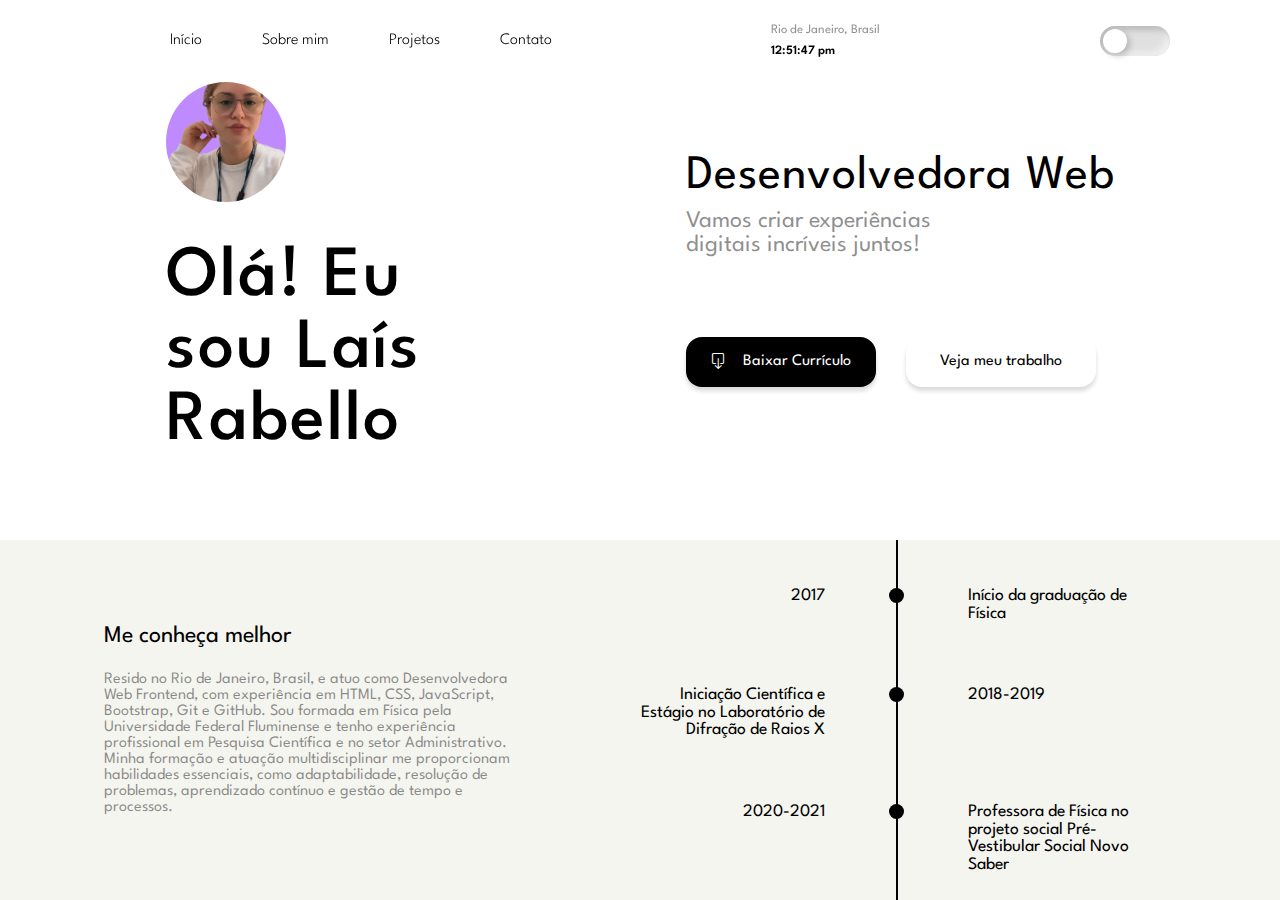
==== commit fe1700eb: "Formulário funcionando ;)" ====
--- a/index.html
+++ b/index.html
@@ -213,20 +213,22 @@
                     <h2>Gostou do meu trabalho? Ficarei feliz em conversar sobre como posso contribuir para sua equipe ou projeto. Entre em contato!</h2>
                 </div>
                 <div id="contactSectionContainer2">
-                    <form>
+                    <form action="https://formsubmit.co/ajax/laisrabellocode@gmail.com"
+                    method="POST"
+                    data-form>
                         <div>
                             <label for="name">Nome:</label>
-                            <input id="name" placeholder="Ex.: Laís Rabello " required/> 
+                            <input id="name" placeholder="Ex.: Laís Rabello " type="text" name="name" required/> 
                         </div>
                         <div>
                             <label for="email">Email:</label>
-                            <input id="email" type="email" placeholder="Ex.: laisrabellocode@gmail.com" required/> 
+                            <input id="email" placeholder="Ex.: laisrabellocode@gmail.com" type="email" name="email" required/> 
                         </div>
                         <div>
                             <label for="message">Mensagem:</label>
-                            <textarea id="message" placeholder="Ex.: Olá, gostei muito do seu trabalho e gostaria de conversar mais!" required></textarea>
-                        </div>
-                        <button>Vamos Conversar</button>
+                            <textarea id="message" placeholder="Ex.: Olá, gostei muito do seu trabalho e gostaria de conversar mais!" name="message" required></textarea>
+                        </div>
+                        <button type="submit" data-button>Vamos Conversar</button>
                     </form> 
                 </div>
             </div>
--- a/styles.css
+++ b/styles.css
@@ -1,3 +1,19 @@
+:root {
+    --white: #ffffff;
+    --black: #000000;
+    --smooth-gray: #00000070;
+    --shadow: #00000025;
+    --gray-yellow: #f5f5f0;
+}
+
+[data-theme = "dark"] {
+    --white: #141414;
+    --black: #ffffff;
+    --gray-yellow: #1d1d1d;
+    --smooth-gray: #ffffff80;
+    --shadow: #ffffff25;
+}
+
 html{
     scroll-behavior: smooth;
 }
@@ -31,12 +47,12 @@
     #navBarLinks{
         display: flex;
         font-size: 1rem;
-        /* padding-left: 560px; */
         padding-top: 24px;
 
         li{
            padding-left: 60px;
            font-weight: 300;
+           color: var(--black);
         }
     }
 }
@@ -45,17 +61,16 @@
     display: flex;
     flex-direction: column;
     padding-top: 24px;
-    /* padding-left: 120px; */
     gap: 8px;
 
     #localization{
         font-size: 0.8rem;
         font-weight: 400;
-        color: #00000070;
+        color: var(--smooth-gray);
     }
 
     #localTime{
-        color: #000000;
+        color: var(--black);
         font-size: 0.8rem;
         font-weight: 600;
     }
@@ -68,7 +83,6 @@
     width: 70px;
     height: 30px;
     margin-top: 24px;
-    /* margin-left: 500px; */
 }
 
 /* esconde o input padrão */
@@ -135,13 +149,14 @@
         width: 40px;
         height: 40px;
         border-radius: 50%;
-        background-color: #ffffff;
+        background-color: var(--white);
         cursor: pointer;
-        box-shadow: 4px 4px 4px 0px #00000025, inset 2px 2px 4px 0px #00000025;
+        box-shadow: 4px 4px 4px 0px var(--shadow), inset 2px 2px 4px 0px #00000025;
         transition: 0.5s;
 
         i{
             font-size: 22px;
+            color: var(--black);
         }
     }
 
@@ -155,21 +170,24 @@
     flex-direction: column;
     max-width: 100vw;
     height: 100vh;
+    background-color: var(--white);
 }
 
 #heroSection{
     display: flex;
     justify-content: center;
-    max-width: 100vw;
-    height: 640px;
-    padding-top: 162px;
-    gap: 300px;
+    align-items: center;
+    max-width: 100vw;
+    height: 60vh;
+    gap: 200px;
 }
 
 #heroSectionContainer1{
-    max-width:580px;
-    max-height: 304;
-    padding-left: 178px;
+    display: flex;
+    flex-direction: column;
+    max-width: 50vw;
+    max-height: 60vh;
+    gap: 40px;
 
     #homePhoto{
         background-image:url(assets/photos/fhdfhndgjndgn.png);
@@ -180,27 +198,24 @@
         background-size: cover;
     }
 
-    
     h1{
         font-size:4.5rem;
         font-weight:500;
-        color: #000000;
+        color: var(--black);
         letter-spacing:0.125rem;
-        padding-top: 40px; 
+        max-width: 25vw;
     }
 
 }
 
 #heroSectionContainer2{
-    max-width:580px;
-    max-height: 304;
-    padding-top: 10px;
-    padding-right: 178px;
+    max-width: 50vw;
+    max-height: 60vh;
 
     h2{
         font-size: 3rem;
         font-weight: 400;
-        color: #000000;
+        color: var(--black);
         letter-spacing:0.0625rem;
         padding-bottom: 8px; 
     }
@@ -208,8 +223,9 @@
     h3{
        font-size: 1.5rem;
        font-weight: 400;
-       color: #00000070;
+       color: var(--smooth-gray);
        padding-bottom: 80px; 
+       max-width: 20vw;
     }
 
     #alignHeroButtons{
@@ -223,23 +239,23 @@
     display: flex;
     justify-content: center;
     align-items: center;
-    background-color: #000000;
+    background-color: var(--black);
     width: 190px;
     height: 50px;
     border-radius: 16px;
     cursor: pointer;
     transition: 0.6s;
-    box-shadow: 0px 4px 4px 0px #00000025;
+    box-shadow: 0px 4px 4px 0px var(--shadow);
 
     i {
         font-size: 1rem;
-        color: #ffffff;
+        color: var(--white);
         padding-right: 17px;
     }
 
     p {
         font-size: 1rem;
-        color: #ffffff;
+        color: var(--white);
     }
 } 
 
@@ -247,17 +263,17 @@
     display: flex;
     justify-content: center;
     align-items: center;
-    background-color: #ffffff;
+    background-color: var(--white);
     width: 190px;
     height: 50px;
     border-radius: 16px;
     cursor: pointer;
     transition: 0.6s;
-    box-shadow: 0px 4px 4px 0px #00000025;
+    box-shadow: 0px 4px 4px 0px var(--shadow);
 
     p {
         font-size: 1rem;
-        color: #000000;
+        color: var(--black);
     }
 }
 
@@ -273,8 +289,8 @@
     display: flex;
     justify-content: center;
     align-items: center;
-    background-color: #f5f5f0;
-    max-height: 384px;
+    background-color: var(--gray-yellow);
+    max-height: 40vh;
     max-width: 100vw;
 }
 
@@ -282,27 +298,27 @@
     display: flex;
     flex-direction: column;
     justify-content: center;
-    width:40vw;
-    height: 384px;
+    max-width:40vw;
+    max-height: 40vh;
     padding-left: 178px;
     gap: 24px;
 
     h3{
         font-size: 2rem;
         font-weight: 400;
-        color: #000000;
+        color: var(--black);
     }
 
     h4{
         font-size: 1.2rem;
         font-weight: 400;
-        color: #00000070;
+        color: var(--smooth-gray);
     }
 }
 
 .timeLineContainer1{
     width: 60vw;
-    height: 384px;
+    height: 40vh;
     position: relative;
 }
 
@@ -312,7 +328,7 @@
     height: 100%;
     width: 2px;
     left: 50%;
-    background-color: #333;
+    background-color: var(--black);
 }
 
 .timeLineContainer1 ul {
@@ -340,10 +356,12 @@
 .timeLineContainer1 ul li .content p {
     max-width: 15vw;
     font-size: 1.1rem;
+    color: var(--black);
 }
 
 .timeLineContainer1 ul li .date h5 {
     font-size: 1.1rem;
+    color: var(--black);
 }
 
 .timeLineContainer1 ul li:nth-child(even){
@@ -352,25 +370,29 @@
 
 .timeLineContainer1 ul li:nth-child(odd) .date h5 {
     float: right;
+    color: var(--black);
 }
 
 .timeLineContainer1 ul li:nth-child(even) .date h5 {
     margin-left: 64px;
+    color: var(--black);
 }
 
 .timeLineContainer1 ul li:nth-child(even) .content p {
     float: right;
     text-align: end;
+    color: var(--black);
 }
 
 .timeLineContainer1 ul li:nth-child(odd) .content p {
     margin-left: 64px;
+    color: var(--black);
 }
 
 .point {
     min-width: 15px;
     min-height: 15px;
-    background-color: #333;
+    background-color: var(--black);
     border-radius: 100%;
     position: relative;
 }
@@ -387,7 +409,7 @@
     height: 100%;
     width: 2px;
     left: 50%;
-    background-color: #333;
+    background-color: var(--black);
 }
 
 .timeLineContainer2 ul {
@@ -400,6 +422,7 @@
     align-items: start;
     margin-bottom: 56px;
     list-style-type: none;
+    color: var(--black);
 }
 
 .timeLineContainer2 ul li .date {
@@ -458,7 +481,7 @@
     align-items: start;
     max-width: 15vw;
     gap: 16px;
-    background-color: #ffffff;
+    background-color: var(--white);
     margin-left: 64px;
     border-radius: 26px;
     padding: 24px;
@@ -473,7 +496,7 @@
 }
 
 #aboutSection{
-    background-color: #f5f5f0;
+    background-color: var(--gray-yellow);
     display: flex;
     justify-content: center;
     align-items: center;
@@ -495,10 +518,12 @@
     justify-content: space-between;
     max-height: 100vh;
     max-width: 100vw;
+    background-color: var(--white);
 
     h1 {
         padding: 128px 0px 0px 200px;
         font-size: 2rem;
+        color: var(--black);
     }
 }
 
@@ -512,7 +537,7 @@
     display: flex;
     align-items: center;
     flex-direction: column;
-    background-color: #f5f5f0;
+    background-color: var(--gray-yellow);
     max-width: 100vw;
     height: 800px;
 }
@@ -531,9 +556,9 @@
     scroll-snap-align: center;
     width: 438px;
     height: 575px;
-    background-color: #ffffff;
+    background-color: var(--white);
     border-radius: 26px;
-    box-shadow: 0px 4px 10px rgba(0, 0, 0, 0.1);
+    box-shadow: 0px 4px 10px var(--shadow);
     transition: 0.6s;
 
     h2{
@@ -541,6 +566,7 @@
         font-weight: 500;
         padding-left: 40px;
         padding-bottom: 24px;
+        color: var(--black);
     }
 
     h3{
@@ -548,12 +574,13 @@
         font-weight: 400;
         padding-left: 40px;
         padding-bottom: 8px;
+        color: var(--black);
     }
 
     h4{
         font-size: 1rem;
         font-weight: 400;
-        color: #00000070;
+        color: var(--smooth-gray);
         padding-left: 40px;
         padding-bottom: 32px;
     }
@@ -563,7 +590,7 @@
         max-height: 100px;
         font-size: 1rem;
         font-weight: 400;
-        color: #00000070;
+        color: var(--smooth-gray);
         padding-left: 40px;
         padding-bottom: 48px;
     }
@@ -572,15 +599,15 @@
         display: flex;
         justify-content: center;
         align-items: center;
-        background-color: #000000;
+        background-color: var(--black);
         width: 160px;
         height: 50px;
         border-radius: 16px;
         font-size: 1rem;
-        color: #ffffff;
+        color: var(--white);
         cursor: pointer;
         transition: 0.6s;
-        box-shadow: 0px 4px 4px 0px #00000025;
+        box-shadow: 0px 4px 4px 0px var(--shadow);
         margin-left: 40px;
     }
 }
@@ -598,15 +625,15 @@
 .dot {
     width: 16px;
     height: 16px;
-    background: #ffffff;
+    background: var(--white);
     border-radius: 50%;
     cursor: pointer;
     transition: 0.4s;
-    box-shadow: 0px 4px 4px #00000025;
+    box-shadow: 0px 4px 4px var(--shadow);
 }
 
 .dot.active {
-    background: black;
+    background: var(--black);
 }
 
 .projectPhoto{
@@ -621,12 +648,12 @@
     justify-content: space-between;
     max-width: 100vw;
     height: 100vh;
-
+    background-color: var(--white);
 }
 
 form{
     label{
-        color: #00000070;
+        color: var(--smooth-gray);
         font-size: 1rem;
         padding-left: 10px;
     }
@@ -637,11 +664,11 @@
         height: 55px;
         margin-bottom: 35px;
         border-radius: 16px;
-        background-color: #f5f5f0;
+        background-color: var(--gray-yellow);
     }
 
     input::placeholder{
-        color: #00000060;
+        color: var(--smooth-gray);
         font-size: 0.8rem;
         font-style: italic;
     }
@@ -651,7 +678,7 @@
     }
 
     textarea::placeholder{
-        color: #00000060;
+        color: var(--smooth-gray);
         font-size: 0.8rem;
         font-style: italic;
     }
@@ -662,7 +689,7 @@
         height: 185px;
         margin: 5px 0px 30px 0px;
         border-radius: 16px;
-        background-color: #f5f5f0;
+        background-color: var(--gray-yellow);
     }
 
     textarea:focus::placeholder{
@@ -673,16 +700,15 @@
 #contactBiggerContainer{
     display: flex;
     justify-content: center;
-    max-width: 100vw;
-    height: 640px;
-    padding-top: 162px;
+    align-items: center;
+    max-width: 100vw;
+    height: 85vh;
     gap: 300px;
 }
 
 #contactSectionContainer1{
-    max-width:580px;
-    max-height: 304;
-    padding-left: 178px;
+    max-width:50vw;
+    max-height: 80vh;
 
     #contactPhoto{
         background-image:url(assets/photos/fhdfhndgjndgn.png);
@@ -696,66 +722,130 @@
     h1{
         font-size:4.5rem;
         font-weight:500;
-        color: #000000;
+        color: var(--black);
         letter-spacing:0.125rem;
-        padding-top: 40px; 
+        padding-top: 40px;
+        max-width: 20vh; 
     }
 
     h2{
         font-size:1rem;
         font-weight:400;
-        color: #00000070;
+        color: var(--smooth-gray);
         padding-top: 22px;
+        max-width: 50vh;
     }
 
 }
 
 #contactSectionContainer2{
-    max-width:580px;
-    max-height: 304;
-    padding-top: 10px;
-    padding-right: 178px;
+    max-width:50vw;
+    max-height: 80vh;
 
     button{
         display: flex;
         justify-content: center;
         align-items: center;
-        background-color: #000000;
+        background-color: var(--black);
         width: 190px;
         height: 50px;
         border-radius: 16px;
         cursor: pointer;
         transition: 0.6s;
-        box-shadow: 0px 4px 4px 0px #00000025;
-        font-size: 1rem;
-        color: #ffffff;
+        box-shadow: 0px 4px 4px 0px var(--shadow);
+        font-size: 1rem;
+        color: var(--white);
     }
 
     button:hover{
         transform: scale(1.1);
     }
+
+    label {
+        display: none;
+    }
+}
+
+.success {
+    display: flex;
+    max-width:50vw;
+    max-height: 80vh;
+    gap: 24px;
+}
+
+.success h1 {
+    font-size: 2rem;
+    color: #16670a;
+    font-weight: 600;
+}
+
+.success i {
+    font-size: 1.6rem;
+    color: #16670a;
+    font-weight: 600;
+}
+
+.error {
+    display: flex;
+    max-width:50vw;
+    max-height: 80vh;
+    gap: 24px;
+}
+
+.error h1 {
+    font-size: 2rem;
+    color: #670a0a;
+    font-weight: 600;
+}
+
+.error i {
+    font-size: 1.6rem;
+    color: #670a0a;
+    font-weight: 600;
 }
 
 #copyRight{
     display: flex;
     align-items: center;
-    background-color: #f5f5f0;
-    height: 226px;
-    max-width: 100vw;
+    background-color: var(--gray-yellow);
+    height: 15vh;
+    width: 100vw;
 
     h1{
         font-size: 1rem;
         font-weight: 400;
-        color: #00000070;
+        color: var(--smooth-gray);
         padding-left: 40px;
     }
 }
 
 @media (orientation: portrait) {
-}
-
-@media (max-width: 770px) {
+    /* body {
+        display: none;
+    } */
+
+}
+
+@media (max-width: 800px) {
     nav{
         display: none;
     }
-}+}
+
+@media (max-width: 1300px) {
+    #knowMeBetter{
+        padding-left: 104px;
+
+        h3{
+            font-size: 1.5rem;
+        }
+    
+        h4{
+            font-size: 1rem;
+        }
+    }
+
+    #bubbleButtons {
+        display: none;
+    }
+}
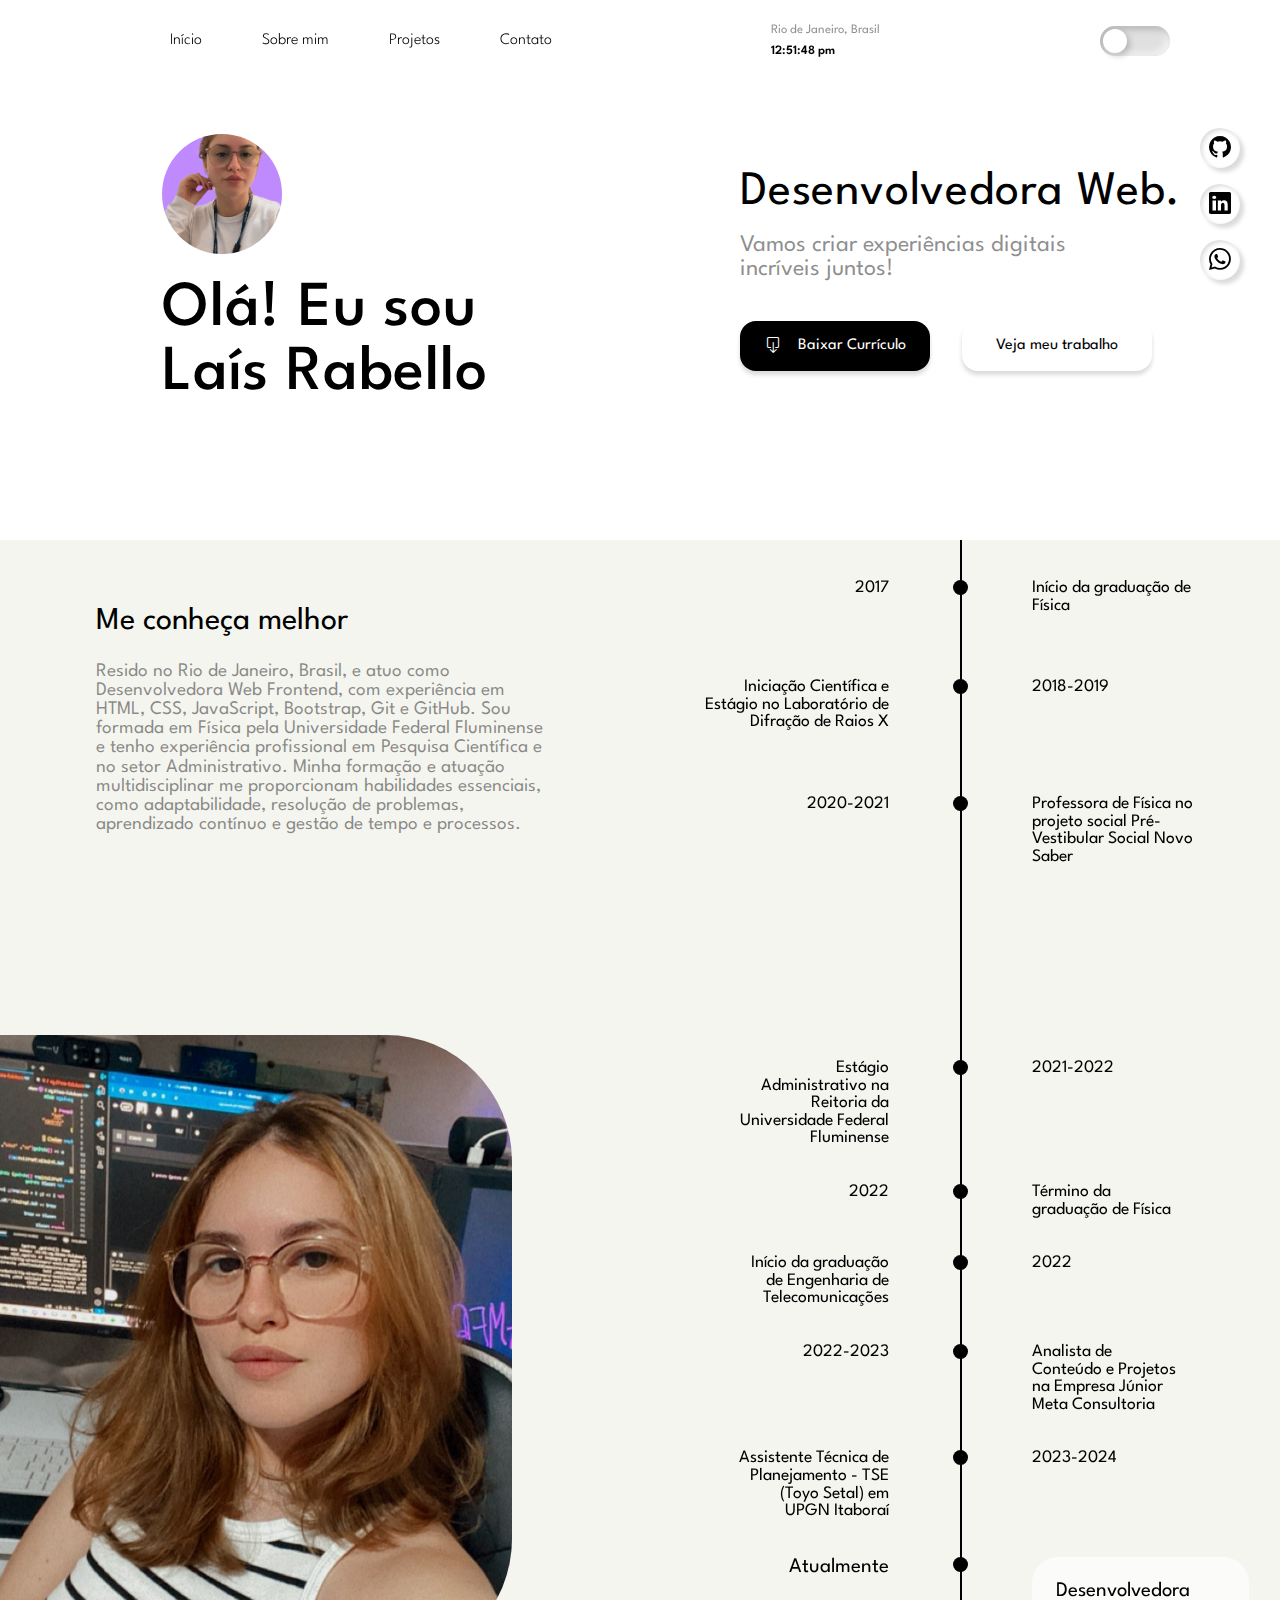
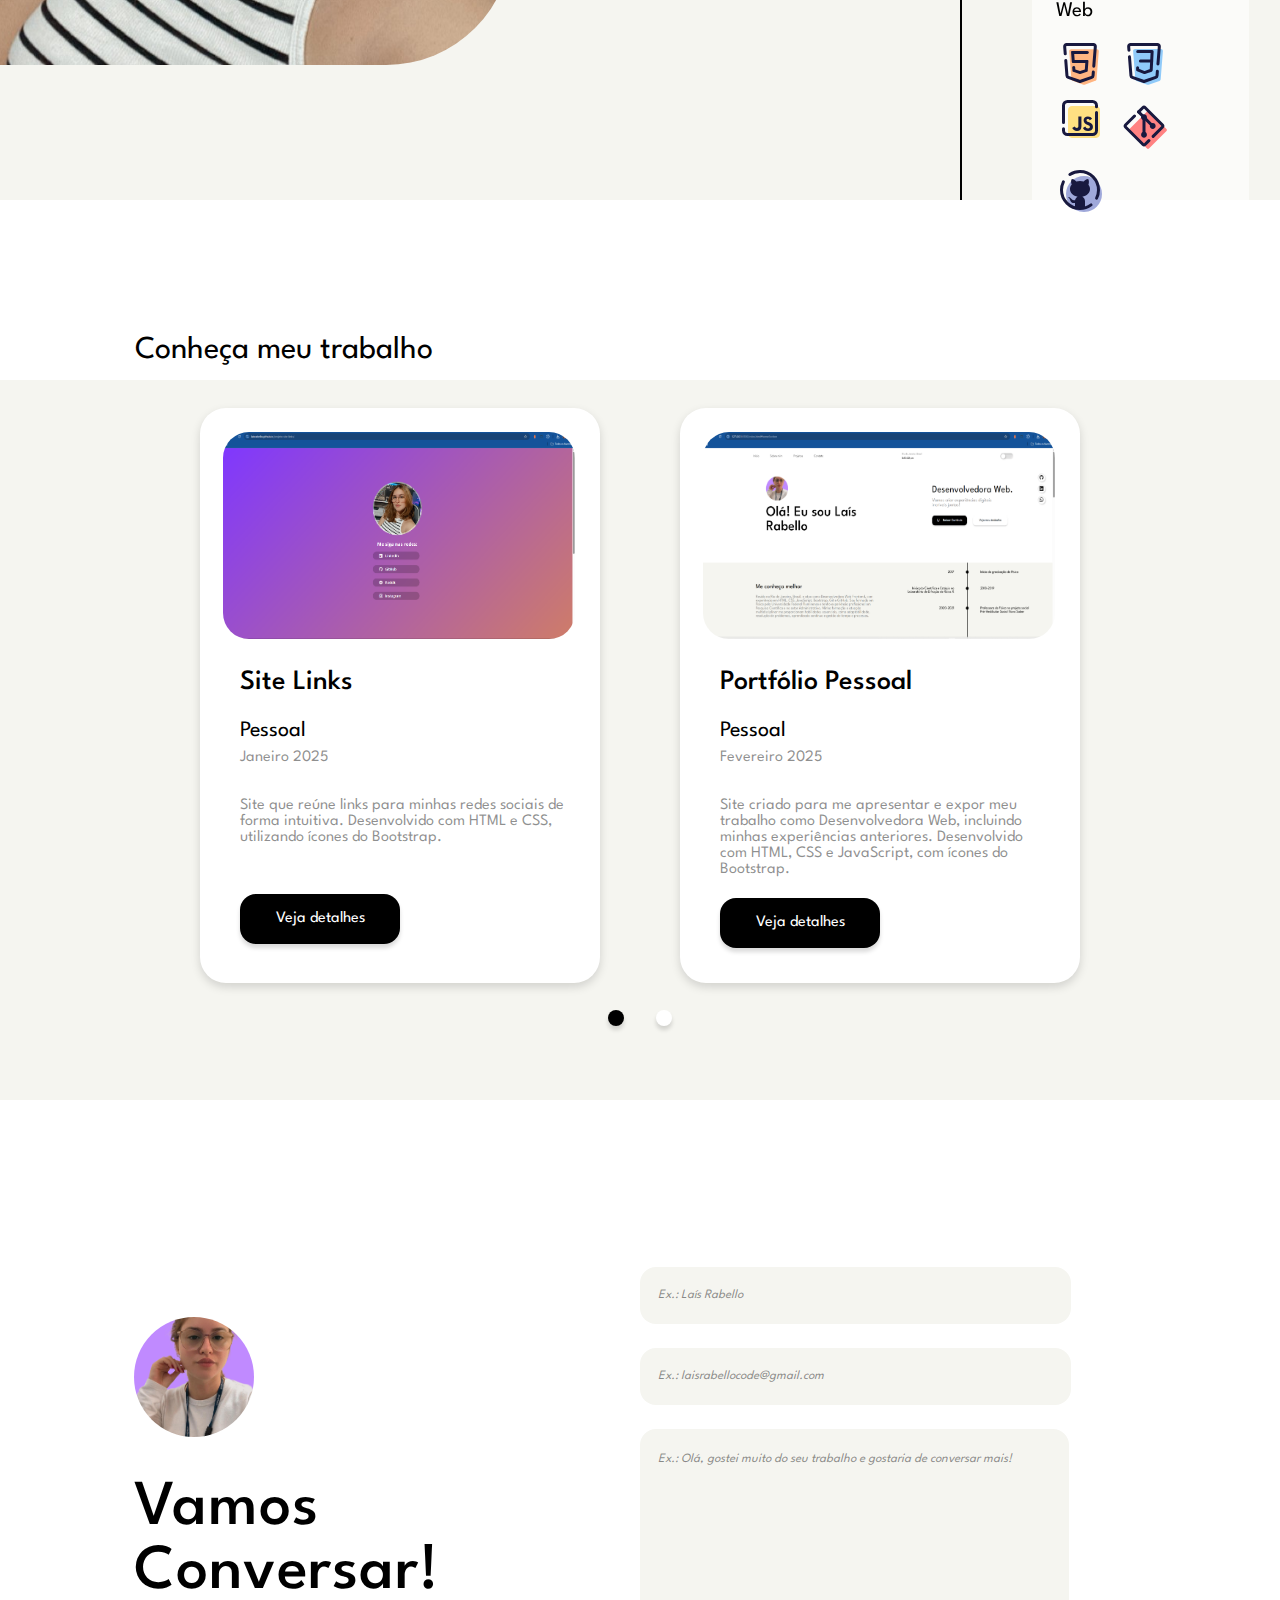
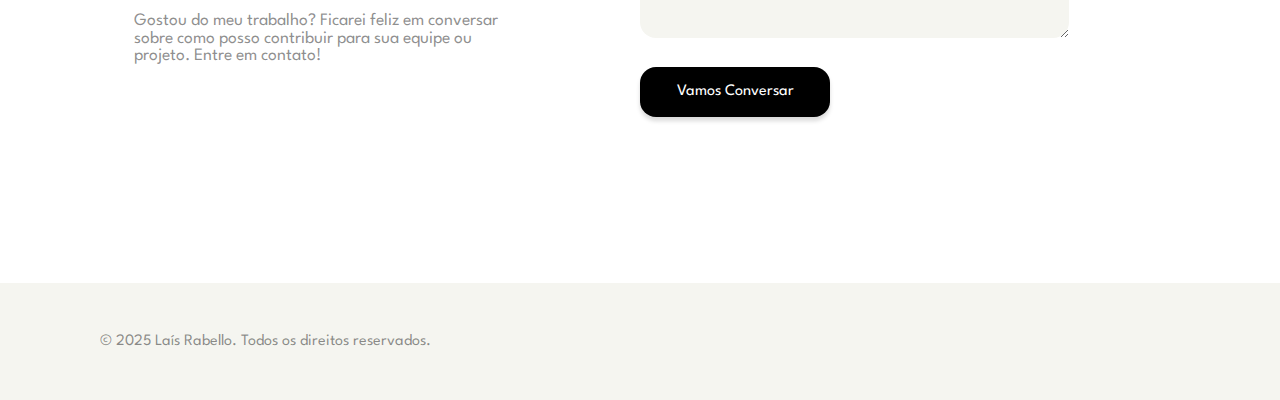
==== commit 6ccc49e8: "versão 2" ====
--- a/index.html
+++ b/index.html
@@ -13,20 +13,20 @@
 </head>
 <body>
     <nav>
-       <ul id="navBarLinks">
-            <li><a href="#homeSection">Início</a></li>
-            <li><a href="#aboutSection">Sobre mim</a></li>
-            <li><a href="#projectsSection">Projetos</a></li>
-            <li><a href="#contactSection">Contato</a></li>
-       </ul>
-       <div id="localAndTime">
-            <span id="localization">Rio de Janeiro, Brasil</span>
-            <span id="localTime"></span> 
-       </div>
-       <label id="switch">
-            <input type="checkbox" id="toggleDarkMode">
-            <span id="slider"></span>
-       </label> 
+        <ul id="navBarLinks">
+             <li><a href="#homeSection">Início</a></li>
+             <li><a href="#aboutSection">Sobre mim</a></li>
+             <li><a href="#projectSection">Projetos</a></li>
+             <li><a href="#contactSection">Contato</a></li>
+        </ul>
+        <div id="localAndTime">
+             <span id="localization">Rio de Janeiro, Brasil</span>
+             <span id="localTime"></span> 
+        </div>
+        <label id="switch">
+             <input type="checkbox" id="toggleDarkMode">
+             <span id="slider"></span>
+        </label> 
     </nav>
     <div id="bubbleButtons">
         <button class="bubbleButton" onClick="window.open('https://github.com/laisrabello', 'blank')">
@@ -39,32 +39,34 @@
             <i i class="bi bi-whatsapp"></i>
         </button>
     </div>
-    <div class="container">
-        <section id="homeSection">
-            <div id="heroSection">
-                <div id="heroSectionContainer1">
-                    <div id="homePhoto"></div>
-                    <h1>Olá! Eu sou Laís Rabello</h1>
-                </div>
-                <div id="heroSectionContainer2">
-                    <h2>Desenvolvedora Web</h2>
+    <section id="homeSection">
+        <div id="homeContainer1">
+            <div id="homeContainer1Child1">
+                <div class="homePhoto"></div>
+                <h1>Olá! Eu sou Laís Rabello</h1>
+            </div>
+            <div id="homeContainer1Child2">
+                <div id="homeContainer1Child2Text">
+                    <h2>Desenvolvedora Web.</h2>
                     <h3>Vamos criar experiências digitais incríveis juntos!</h3>
-                    <div id="alignHeroButtons">
-                        <a id="downloadCurriculum" href="source/Lais-Rabello.pdf" download="Lais-Rabello.pdf">
-                            <i class="bi bi-box-arrow-down"></i>
-                            <p>Baixar Currículo</p>
-                        </a>
-                        <a id="seeMyWork" href="#projectsSection">
-                            <p>Veja meu trabalho</p>
-                        </a>
-                    </div>
-                </div>
-            </div>
-            <div id="homeSectionPart2">
-                <div id="knowMeBetter">
-                    <h3>Me conheça melhor</h3>
-                    <h4>Resido no Rio de Janeiro, Brasil, e atuo como Desenvolvedora Web Frontend, com experiência em HTML, CSS, JavaScript, Bootstrap, Git e GitHub. Sou formada em Física pela Universidade Federal Fluminense e tenho experiência profissional em Pesquisa Científica e no setor Administrativo. Minha formação e atuação multidisciplinar me proporcionam habilidades essenciais, como adaptabilidade, resolução de problemas, aprendizado contínuo e gestão de tempo e processos.</h4>
-                </div>
+                </div>
+                <div id="homeContainer1Child2Buttons">
+                    <a id="downloadCurriculum" href="source/Lais-Rabello.pdf" download="Lais-Rabello.pdf">
+                        <i class="bi bi-box-arrow-down"></i>
+                        <p>Baixar Currículo</p>
+                    </a>
+                    <a id="seeMyWork" href="#projectSection">
+                        <p>Veja meu trabalho</p>
+                    </a>
+                </div>
+            </div>
+        </div>
+        <div id="homeContainer2">
+            <div id="homeContainer2Child1">
+                <h4>Me conheça melhor</h4>
+                <p>Resido no Rio de Janeiro, Brasil, e atuo como Desenvolvedora Web Frontend, com experiência em HTML, CSS, JavaScript, Bootstrap, Git e GitHub. Sou formada em Física pela Universidade Federal Fluminense e tenho experiência profissional em Pesquisa Científica e no setor Administrativo. Minha formação e atuação multidisciplinar me proporcionam habilidades essenciais, como adaptabilidade, resolução de problemas, aprendizado contínuo e gestão de tempo e processos.</p>
+            </div>
+            <div id="homeContainer2Child2">
                 <div class="timeLineContainer1">
                     <ul>
                         <li>
@@ -96,10 +98,18 @@
                         </li>
                     </ul>
                 </div>
-            </div>  
-        </section>
-        <section id="aboutSection">
+            </div>
+        </div>
+    </section>
+    <section id="aboutSection">
+        <div id="aboutSectionMobile">
+            <h4>Me conheça melhor</h4>
+            <p>Resido no Rio de Janeiro, Brasil, e atuo como Desenvolvedora Web Frontend, com experiência em HTML, CSS, JavaScript, Bootstrap, Git e GitHub. Sou formada em Física pela Universidade Federal Fluminense e tenho experiência profissional em Pesquisa Científica e no setor Administrativo. Minha formação e atuação multidisciplinar me proporcionam habilidades essenciais, como adaptabilidade, resolução de problemas, aprendizado contínuo e gestão de tempo e processos.</p>
+        </div>
+        <div id="aboutContainer1">
             <div id="aboutPhoto"></div>
+        </div>
+        <div id="aboutContainer2">
             <div class="timeLineContainer2">
                 <ul>
                     <li>
@@ -161,82 +171,113 @@
                                     <img src="assets/icons/icons8-javascript 1.svg" alt="JavaScript">
                                     <img src="assets/icons/icons8-git 1.svg" alt="Git">
                                     <img src="assets/icons/icons8-github 1.svg" alt="GitHub">
-                            </div>
+                                </div>
                             </div>
                         </div>
                     </li>
                 </ul> 
             </div>
-        </section>
-        <section id="projectsSection">
+        </div>
+    </section>
+    <section id="projectSection">
+        <div id="projectContainer1">
             <h1>Conheça meu trabalho</h1>
-            <div class="carousel">
-                <div id="projectsAndDot">
-                    <div id="projects">
-                        <div class="project">
-                            <img class="projectPhoto" src="assets/photos/Site-Links.png" alt="Projeto 1">
-                            <h2>Site Links</h2>
-                            <h3>Pessoal</h3>
-                            <h4>Janeiro 2025</h4>
-                            <h5>Site que reúne links para minhas redes sociais de forma intuitiva. Desenvolvido com HTML e CSS, utilizando ícones do Bootstrap.</h5>
-                            <button onClick="window.open('https://laisrabello.github.io/projeto-site-links/', 'blank')"> Veja detalhes </button>
-                        </div>
-                        <div class="project">
-                            <img class="projectPhoto" src="assets/photos/Site-Pessoal.png" alt="Projeto 2">
-                            <h2>Portfólio Pessoal</h2>
-                            <h3>Pessoal</h3>
-                            <h4>Fevereiro 2025</h4>
-                            <h5>Site criado para me apresentar e expor meu trabalho como Desenvolvedora Web, incluindo minhas experiências anteriores. Desenvolvido com HTML, CSS e JavaScript, com ícones do Bootstrap.</h5>
-                            <button onClick="window.open('https://laisrabello.github.io/Projeto-Site-Pessoal/','blank')"> Veja detalhes </button>
-                        </div>
-                        <div class="project">
-                            <img class="projectPhoto" src="assets/photos/To-Do-List.png" alt="Projeto 3">
-                            <h2>To Do List</h2>
-                            <h3>Pessoal</h3>
-                            <h4>Fevereiro 2025</h4>
-                            <h5>Site com objetivo de criar uma lista das suas tarefas diárias, podendo exluir e marcar como feita. Desenvolvido com HTML e CSS e JavaScript.</h5>
-                            <button onClick="window.open('https://laisrabello.github.io/Projeto-To-Do-List/', 'blank')">Veja detalhes</button>
-                        </div>
+        </div>
+        <div id="projectContainer2">
+            <div id="projects">
+                <div class="project">
+                    <img class="projectPhoto" src="assets/photos/SiteLinks.png" alt="Projeto 1">
+                    <h2>Site Links</h2>
+                    <h3>Pessoal</h3>
+                    <h4>Janeiro 2025</h4>
+                    <h5>Site que reúne links para minhas redes sociais de forma intuitiva. Desenvolvido com HTML e CSS, utilizando ícones do Bootstrap.</h5>
+                    <button onClick="window.open('https://laisrabello.github.io/projeto-site-links/', 'blank')"> Veja detalhes </button>
+                </div>
+                <div class="project">
+                    <img class="projectPhoto" src="assets/photos/PortfolioVersao2.png" alt="Projeto 2">
+                    <h2>Portfólio Pessoal</h2>
+                    <h3>Pessoal</h3>
+                    <h4>Fevereiro 2025</h4>
+                    <h5>Site criado para me apresentar e expor meu trabalho como Desenvolvedora Web, incluindo minhas experiências anteriores. Desenvolvido com HTML, CSS e JavaScript, com ícones do Bootstrap.</h5>
+                    <button onClick="window.open('https://laisrabello.github.io/Projeto-Site-Pessoal/','blank')"> Veja detalhes </button>
+                </div>
+                <div class="project">
+                    <img class="projectPhoto" src="assets/photos/To-Do-List.png" alt="Projeto 3">
+                    <h2>To Do List</h2>
+                    <h3>Pessoal</h3>
+                    <h4>Fevereiro 2025</h4>
+                    <h5>Site com objetivo de criar uma lista das suas tarefas diárias, podendo exluir e marcar como feita. Desenvolvido com HTML e CSS e JavaScript.</h5>
+                    <button onClick="window.open('https://laisrabello.github.io/Projeto-To-Do-List/', 'blank')">Veja detalhes</button>
+                </div>
+            </div>
+            <div class="indicators">
+                <span class="dot active"></span>
+                <span class="dot"></span>
+            </div>
+        </div>
+    </section>
+    <section id="contactSection">
+        <div id="contactContainer1">
+            <div id="contactContainer1Child1">
+                <div class="homePhoto"></div>
+                <h1>Vamos Conversar!</h1>
+                <h2>Gostou do meu trabalho? Ficarei feliz em conversar sobre como posso contribuir para sua equipe ou projeto. Entre em contato!</h2>
+            </div>
+            <div id="contactContainer1Child2">
+                <form action="https://formsubmit.co/ajax/laisrabellocode@gmail.com"
+                method="POST"
+                data-form>
+                    <div>
+                        <label for="name">Nome:</label>
+                        <input id="name" placeholder="Ex.: Laís Rabello " type="text" name="name" required/> 
                     </div>
-                    <div class="indicators">
-                        <span class="dot active"></span>
-                        <span class="dot"></span>
+                    <div>
+                        <label for="email">Email:</label>
+                        <input id="email" placeholder="Ex.: laisrabellocode@gmail.com" type="email" name="email" required/> 
                     </div>
-                </div>
-            </div>
-        </section>
-        <section id="contactSection">
-            <div id="contactBiggerContainer">
-                <div id="contactSectionContainer1">
-                    <div id="contactPhoto"></div>
-                    <h1>Vamos Conversar!</h1>
-                    <h2>Gostou do meu trabalho? Ficarei feliz em conversar sobre como posso contribuir para sua equipe ou projeto. Entre em contato!</h2>
-                </div>
-                <div id="contactSectionContainer2">
-                    <form action="https://formsubmit.co/ajax/laisrabellocode@gmail.com"
-                    method="POST"
-                    data-form>
-                        <div>
-                            <label for="name">Nome:</label>
-                            <input id="name" placeholder="Ex.: Laís Rabello " type="text" name="name" required/> 
-                        </div>
-                        <div>
-                            <label for="email">Email:</label>
-                            <input id="email" placeholder="Ex.: laisrabellocode@gmail.com" type="email" name="email" required/> 
-                        </div>
-                        <div>
-                            <label for="message">Mensagem:</label>
-                            <textarea id="message" placeholder="Ex.: Olá, gostei muito do seu trabalho e gostaria de conversar mais!" name="message" required></textarea>
-                        </div>
-                        <button type="submit" data-button>Vamos Conversar</button>
-                    </form> 
-                </div>
-            </div>
-            <div id="copyRight">
-                <h1>© 2025 Laís Rabello. Todos os direitos reservados.</h3>
-            </div>
-        </section>
-    </div>
+                    <div>
+                        <label for="message">Mensagem:</label>
+                        <textarea id="message" placeholder="Ex.: Olá, gostei muito do seu trabalho e gostaria de conversar mais!" name="message" required></textarea>
+                    </div>
+                    <button type="submit" data-button>Vamos Conversar</button>
+                </form>
+            </div>
+        </div>
+        <div id="contactContainer2">
+            <h3>© 2025 Laís Rabello. Todos os direitos reservados.</h3>
+            <div id="contactBubbleButtons">
+                <button class="contactBubbleButton" onClick="window.open('https://github.com/laisrabello', 'blank')">
+                    <i i class="bi bi-github"></i>
+                </button>
+                <button class="contactBubbleButton" onClick="window.open('https://www.linkedin.com/in/laispimentelrabello/', 'blank')">
+                    <i i class="bi bi-linkedin"></i>
+                </button>
+                <button class="contactBubbleButton" onClick="window.open('https://wa.me/5521969462827', 'blank')">
+                    <i i class="bi bi-whatsapp"></i>
+                </button>
+            </div>
+        </div>
+    </section>
+    <section id="socialMediaSection">
+        <div id="socialMediaSectionContainer1">
+            <div class="homePhoto"></div>
+            <h1>Outras formas de me encontrar:</h1>
+            <div id="socialMedias">
+                <button class="bubbleButton" onClick="window.open('https://github.com/laisrabello', 'blank')">
+                    <i i class="bi bi-github"></i>
+                </button>
+                <button class="bubbleButton" onClick="window.open('https://www.linkedin.com/in/laispimentelrabello/', 'blank')">
+                    <i i class="bi bi-linkedin"></i>
+                </button>
+                <button class="bubbleButton" onClick="window.open('https://wa.me/5521969462827', 'blank')">
+                    <i i class="bi bi-whatsapp"></i>
+                </button>
+            </div>
+        </div>
+        <div id="socialMediaSectionContainer2">
+            <h2>© 2025 Laís Rabello. Todos os direitos reservados.</h2>
+        </div>
+    </section>
     <script src="script.js" ></script>
 </body>
 </html>--- a/styles.css
+++ b/styles.css
@@ -1,5 +1,6 @@
 :root {
     --white: #ffffff;
+    --smooth-white: #ffffff95;
     --black: #000000;
     --smooth-gray: #00000070;
     --shadow: #00000025;
@@ -8,30 +9,27 @@
 
 [data-theme = "dark"] {
     --white: #141414;
+    --smooth-white: #ffffff20;
     --black: #ffffff;
     --gray-yellow: #1d1d1d;
     --smooth-gray: #ffffff80;
     --shadow: #ffffff25;
 }
 
-html{
-    scroll-behavior: smooth;
-}
-
 *{
     font-family: "League Spartan", serif;
 }
 
-.container{
-    scroll-snap-type: y proximity;
-    overflow-y: scroll;
-    height: 100vh;
-}
-
-section{
+html {
+    scroll-snap-type: y mandatory;
+}
+
+body {
+    overflow-x: hidden;
+}
+
+section {
     scroll-snap-align: start;
-    height: 100vh;
-    width: 100vw;
 }
 
 nav{
@@ -39,10 +37,10 @@
     align-items: center;
     position: fixed;
     justify-content: space-around;
-    z-index: 10;
     top: 0;
     left: 0;
     right: 0;
+    max-width: 100vw;
 
     #navBarLinks{
         display: flex;
@@ -137,13 +135,12 @@
 #bubbleButtons{
     display: flex;
     flex-direction: column;
-    position: absolute;
-    z-index: 10;
-    align-items: flex-end;
+    position: fixed;
     padding-right: 40px;
     padding-top: 128px;
     gap: 16px;
     right: 0;
+    z-index: 10;
 
     .bubbleButton{
         width: 40px;
@@ -166,73 +163,80 @@
 }
 
 #homeSection{
-    display: flex;
-    flex-direction: column;
-    max-width: 100vw;
+    width: 100vw;
     height: 100vh;
     background-color: var(--white);
 }
 
-#heroSection{
+#homeContainer1{
+    display: flex;
+    width: 100vw;
+    height: 60vh;
+}
+
+#homeContainer1Child1{
     display: flex;
     justify-content: center;
-    align-items: center;
-    max-width: 100vw;
+    align-content: end;
+    flex-wrap: wrap;
+    flex-direction: column;
+    gap: 24px;
+    width: 50vw;
     height: 60vh;
-    gap: 200px;
-}
-
-#heroSectionContainer1{
+    padding-right: 100px;
+}
+
+.homePhoto{
+    background-image:url(assets/photos/fhdfhndgjndgn.png);
+    width: 120px;
+    height: 120px;
+    border-radius: 50%;
+    background-position: center;
+    background-size: cover;
+}
+
+#homeContainer1Child1 h1 {
+    font-size:4.5rem;
+    font-weight:500;
+    color: var(--black);
+    letter-spacing:0.05rem;
+    max-width: 60%;
+}
+
+#homeContainer1Child2{
     display: flex;
     flex-direction: column;
-    max-width: 50vw;
-    max-height: 60vh;
+    justify-content: center;
+    align-content: center;
+    flex-wrap: wrap;
+    width: 50vw;
+    height: 60vh;
     gap: 40px;
-
-    #homePhoto{
-        background-image:url(assets/photos/fhdfhndgjndgn.png);
-        max-width: 120px;
-        height: 120px;
-        border-radius: 50%;
-        background-position: center;
-        background-size: cover;
-    }
-
-    h1{
-        font-size:4.5rem;
-        font-weight:500;
-        color: var(--black);
-        letter-spacing:0.125rem;
-        max-width: 25vw;
-    }
-
-}
-
-#heroSectionContainer2{
-    max-width: 50vw;
-    max-height: 60vh;
-
+    padding-left: 100px;
+}
+
+#homeContainer1Child2Text{
+    display: flex;
+    flex-direction: column;
+    gap: 16px;
     h2{
         font-size: 3rem;
         font-weight: 400;
         color: var(--black);
-        letter-spacing:0.0625rem;
-        padding-bottom: 8px; 
+        letter-spacing:0.05rem;
     }
 
     h3{
        font-size: 1.5rem;
        font-weight: 400;
        color: var(--smooth-gray);
-       padding-bottom: 80px; 
-       max-width: 20vw;
-    }
-
-    #alignHeroButtons{
-        display: flex;
-        gap: 30px;
-    }
-
+       max-width: 80%;
+    }
+}
+
+#homeContainer1Child2Buttons{
+    display: flex;
+    gap: 32px;
 }
 
 #downloadCurriculum{
@@ -257,7 +261,7 @@
         font-size: 1rem;
         color: var(--white);
     }
-} 
+}
 
 #seeMyWork{
     display: flex;
@@ -285,39 +289,45 @@
     transform: scale(1.1);
 }
 
-#homeSectionPart2{
-    display: flex;
-    justify-content: center;
-    align-items: center;
+
+#homeContainer2{
+    display: flex;
+    width: 100vw;
+    height: 40vh;
     background-color: var(--gray-yellow);
-    max-height: 40vh;
-    max-width: 100vw;
-}
-
-#knowMeBetter{
+}
+
+#homeContainer2Child1 {
+    width: 50vw;
+    height: 40vh;
     display: flex;
     flex-direction: column;
     justify-content: center;
-    max-width:40vw;
-    max-height: 40vh;
-    padding-left: 178px;
+    align-content: end;
+    flex-wrap: wrap;
     gap: 24px;
-
-    h3{
-        font-size: 2rem;
-        font-weight: 400;
-        color: var(--black);
-    }
-
-    h4{
-        font-size: 1.2rem;
-        font-weight: 400;
-        color: var(--smooth-gray);
-    }
+}
+
+#homeContainer2Child1 h4 {
+    font-size: 2rem;
+    font-weight: 400;
+    color: var(--black);
+}
+
+#homeContainer2Child1 p {
+    font-size: 1.2rem;
+    font-weight: 400;
+    color: var(--smooth-gray);
+    width: 70%;
+}
+
+#homeContainer2Child2 {
+    width: 50vw;
+    height: 40vh;
 }
 
 .timeLineContainer1{
-    width: 60vw;
+    width: 50vw;
     height: 40vh;
     position: relative;
 }
@@ -332,7 +342,7 @@
 }
 
 .timeLineContainer1 ul {
-    margin-top: 48px;
+    padding-top: 40px;
 }
 
 .timeLineContainer1 ul li {
@@ -341,6 +351,8 @@
     align-items: start;
     margin-bottom: 64px;
     list-style-type: none;
+    font-size: 1.1rem;
+    color: var(--black);
 }
 
 .timeLineContainer1 ul li .date {
@@ -350,18 +362,11 @@
 
 .timeLineContainer1 ul li .content {
     width: 50%;
-    margin-right: 64px;
+    margin-right: 64px; 
 }
 
 .timeLineContainer1 ul li .content p {
     max-width: 15vw;
-    font-size: 1.1rem;
-    color: var(--black);
-}
-
-.timeLineContainer1 ul li .date h5 {
-    font-size: 1.1rem;
-    color: var(--black);
 }
 
 .timeLineContainer1 ul li:nth-child(even){
@@ -397,8 +402,42 @@
     position: relative;
 }
 
+#aboutSection {
+    display: flex;
+    width: 100vw;
+    height: 100vh;
+    background-color: var(--gray-yellow);
+}
+
+#aboutSectionMobile {
+    display: none;
+}
+
+#aboutContainer1 {
+    display: flex;
+    align-items: center;
+    width: 50vw;
+    height: 100vh;
+}
+
+#aboutPhoto {
+    background-image: url(assets/photos/lais.JPG);
+    max-width: 100%;
+    width: 40vw;
+    height: 70vh;
+    background-position: center;
+    background-size: cover;
+    background-repeat: no-repeat;
+    border-radius: 0px 126px 126px 0px;
+}
+
+#aboutContainer2 {
+    width: 50vw;
+    height: 100vh;
+}
+
 .timeLineContainer2{
-    width: 60vw;
+    width: 50vw;
     height: 100vh;
     position: relative;
 }
@@ -406,42 +445,40 @@
 .timeLineContainer2::before {
     content: "";
     position: absolute;
-    height: 100%;
+    height: 100vh;
     width: 2px;
     left: 50%;
     background-color: var(--black);
 }
 
 .timeLineContainer2 ul {
-    margin-top: 184px;
+    padding-top: 160px;
 }
 
 .timeLineContainer2 ul li {
     display: flex;
     flex-direction: row;
     align-items: start;
-    margin-bottom: 56px;
+    padding-bottom: 64px;
     list-style-type: none;
     color: var(--black);
+    font-size: 1.1rem;
 }
 
 .timeLineContainer2 ul li .date {
     width: 50%;
-    margin-right: 64px;
 }
 
 .timeLineContainer2 ul li .content {
     width: 50%;
-    margin-right: 64px;
+}
+
+.timeLineContainer2 ul li .content h5 {
+    max-width: 15vw;
 }
 
 .timeLineContainer2 ul li .content p {
     max-width: 15vw;
-    font-size: 1.1rem;
-}
-
-.timeLineContainer2 ul li .date h5 {
-    font-size: 1.1rem;
 }
 
 .timeLineContainer2 ul li:nth-child(odd){
@@ -450,6 +487,7 @@
 
 .timeLineContainer2 ul li:nth-child(even) .date h5 {
     float: right;
+    margin-right: 64px;
 }
 
 .timeLineContainer2 ul li:nth-child(odd) .date h5 {
@@ -459,6 +497,7 @@
 .timeLineContainer2 ul li:nth-child(odd) .content p {
     float: right;
     text-align: end;
+    margin-right: 64px;
 }
 
 .timeLineContainer2 ul li:nth-child(even) .content p {
@@ -467,11 +506,11 @@
 }
 
 .timeLineContainer2 ul li #todayDate h5 {
-    font-size: 1.5rem;
+    font-size: 1.3rem;
 }
 
 .timeLineContainer2 ul li #todayContent p {
-    font-size: 1.5rem;
+    font-size: 1.3rem;
     margin: 0;
 }
 
@@ -479,93 +518,81 @@
     display: flex;
     flex-direction: column;
     align-items: start;
-    max-width: 15vw;
+    max-width: 12vw;
     gap: 16px;
-    background-color: var(--white);
+    background-color: var(--smooth-white);
     margin-left: 64px;
     border-radius: 26px;
     padding: 24px;
 }
 
+.timeLineContainer2 ul li .skillsBox {
+    display: flex;
+    flex-wrap: wrap;
+}
+
 .timeLineContainer2 ul li .skillsBox img{
-    margin-right: 24px;
-}
-
-.timeLineContainer2 ul li .skillsBox img:nth-child(n+3) {
-    margin-top: 16px;
-}
-
-#aboutSection{
+    padding-right: 16px;
+}
+
+.timeLineContainer2 ul li .skillsBox img:nth-child(n+4) {
+    padding-top: 16px;
+}
+
+#projectSection {
+    width: 100vw;
+    height: 100vh;
+    background-color: var(--white);
+}
+
+#projectContainer1 {
+    width: 100vw;
+    height:20vh;
+}
+
+#projectContainer1 h1 {
+    font-size: 2rem;
+    color: var(--black);
+    padding: 15vh 0 0 15vh;
+    max-width: 50vw;
+}
+
+#projectContainer2 {
+    display: flex;
+    flex-direction: column;
+    width: 100vw;
+    height:80vh;
     background-color: var(--gray-yellow);
+}
+
+#projects{
+    width: 100vw;
+    height: 70vh;
     display: flex;
     justify-content: center;
     align-items: center;
-    max-width: 100vw;
-    max-height: 100vh;
-
-    #aboutPhoto{
-        background-image: url(assets/photos/lais.JPG);
-        width: 40vw;
-        height: 700px;
-        background-position: center;
-        border-radius: 0px 126px 126px 0px;
-    } 
-}
-
-#projectsSection{
-    display: flex;
-    flex-direction: column;
-    justify-content: space-between;
-    max-height: 100vh;
-    max-width: 100vw;
-    background-color: var(--white);
-
-    h1 {
-        padding: 128px 0px 0px 200px;
-        font-size: 2rem;
-        color: var(--black);
-    }
-}
-
-.carousel{
-    max-width: 100vw;
-    height: 800px;
-    position: relative;
-}
-
-#projectsAndDot{
-    display: flex;
-    align-items: center;
-    flex-direction: column;
-    background-color: var(--gray-yellow);
-    max-width: 100vw;
-    height: 800px;
-}
-
-#projects{
-    max-width: 100vw;
-    height: 700px;
-    display: flex;
-    justify-content: center;
-    gap: 136px;
-    padding-top: 56px;
-    scroll-behavior: smooth;
+    gap: 80px;
 }
 
 .project{
-    scroll-snap-align: center;
-    width: 438px;
+    width: 400px;
     height: 575px;
     background-color: var(--white);
     border-radius: 26px;
     box-shadow: 0px 4px 10px var(--shadow);
     transition: 0.6s;
 
+    .projectPhoto{
+        width: 352px;
+        height: 207px;
+        margin: 24px 0px 0px 23px;
+        border-radius: 26px;
+    }
+
     h2{
         font-size: 1.75rem;
         font-weight: 500;
-        padding-left: 40px;
-        padding-bottom: 24px;
+        padding: 24px 0px 24px 40px;
         color: var(--black);
     }
 
@@ -586,7 +613,7 @@
     }
 
     h5{
-        max-width: 400px;
+        max-width: 370px;
         max-height: 100px;
         font-size: 1rem;
         font-weight: 400;
@@ -613,10 +640,12 @@
 }
 
 .project:hover{
-    transform: scale(1.1)
+    transform: scale(1.05);
 }
 
 .indicators{
+    width: 100vw;
+    height: 10vh;
     display: flex;
     justify-content: center;
     gap: 32px;
@@ -636,33 +665,72 @@
     background: var(--black);
 }
 
-.projectPhoto{
-    width: 400px;
-    height: 237px;
-    padding: 24px 0px 24px 40px;
-}
-
-#contactSection{
-    display: flex;
-    flex-direction: column;
-    justify-content: space-between;
-    max-width: 100vw;
+#contactSection {
+    width: 100vw;
     height: 100vh;
     background-color: var(--white);
 }
 
-form{
+#contactContainer1 {
+    width: 100vw;
+    height: 87vh;
+    display: flex;
+    background-color: var(--white);
+}
+
+#contactContainer1Child1 {
+    width: 50vw;
+    height: 87vh;
+    background-color: var(--white);
+    display: flex;
+    flex-direction: column;
+    justify-content: center;
+    align-content: center;
+    flex-wrap: wrap;
+    gap: 8px;
+
+    h1{
+        font-size:4rem;
+        font-weight:500;
+        color: var(--black);
+        letter-spacing:0.05rem;
+        max-width: 25vw;
+        padding-top: 32px;
+    }
+
+    h2{
+        font-size:1.1rem;
+        font-weight:400;
+        color: var(--smooth-gray);
+        max-width: 23vw;
+    }
+}
+
+#contactContainer1Child2 {
+    width: 50vw;
+    height: 87vh;
+    background-color: var(--white);
+    display: flex;
+    flex-direction: column;
+    justify-content: center;
+    align-content: center;
+    flex-wrap: wrap;
+}
+
+#contactContainer1Child2 form{
+    display: flex;
+    flex-direction: column;
+    gap: 24px;
+    max-width: 26vw;
+
     label{
-        color: var(--smooth-gray);
-        font-size: 1rem;
-        padding-left: 10px;
+        display: none;
     }
 
     input{
         padding-left: 18px;
         width: 411px;
         height: 55px;
-        margin-bottom: 35px;
         border-radius: 16px;
         background-color: var(--gray-yellow);
     }
@@ -687,7 +755,6 @@
         padding: 24px 0px 0px 18px;
         width: 411px;
         height: 185px;
-        margin: 5px 0px 30px 0px;
         border-radius: 16px;
         background-color: var(--gray-yellow);
     }
@@ -697,73 +764,42 @@
     }
 }
 
-#contactBiggerContainer{
+#contactContainer1Child2 button {
     display: flex;
     justify-content: center;
     align-items: center;
-    max-width: 100vw;
-    height: 85vh;
-    gap: 300px;
-}
-
-#contactSectionContainer1{
-    max-width:50vw;
-    max-height: 80vh;
-
-    #contactPhoto{
-        background-image:url(assets/photos/fhdfhndgjndgn.png);
-        max-width: 120px;
-        height: 120px;
-        border-radius: 50%;
-        background-position: center;
-        background-size: cover;
-    }
-
-    h1{
-        font-size:4.5rem;
-        font-weight:500;
-        color: var(--black);
-        letter-spacing:0.125rem;
-        padding-top: 40px;
-        max-width: 20vh; 
-    }
-
-    h2{
-        font-size:1rem;
-        font-weight:400;
-        color: var(--smooth-gray);
-        padding-top: 22px;
-        max-width: 50vh;
-    }
-
-}
-
-#contactSectionContainer2{
-    max-width:50vw;
-    max-height: 80vh;
-
-    button{
-        display: flex;
-        justify-content: center;
-        align-items: center;
-        background-color: var(--black);
-        width: 190px;
-        height: 50px;
-        border-radius: 16px;
-        cursor: pointer;
-        transition: 0.6s;
-        box-shadow: 0px 4px 4px 0px var(--shadow);
-        font-size: 1rem;
-        color: var(--white);
-    }
-
-    button:hover{
-        transform: scale(1.1);
-    }
-
-    label {
-        display: none;
-    }
+    background-color: var(--black);
+    width: 190px;
+    height: 50px;
+    border-radius: 16px;
+    cursor: pointer;
+    transition: 0.6s;
+    box-shadow: 0px 4px 4px 0px var(--shadow);
+    font-size: 1rem;
+    color: var(--white);
+}
+
+#contactContainer1Child2 button:hover{
+    transform: scale(1.1);
+}
+
+#contactContainer2 {
+    display: flex;
+    align-items: center;
+    width: 100vw;
+    height: 13vh;
+    background-color: var(--gray-yellow);
+}
+
+#contactContainer2 h3 {
+    padding-left: 100px;
+    font-size: 1rem;
+    font-weight: 400;
+    color: var(--smooth-gray);
+}
+
+#contactBubbleButtons {
+    display: none;
 }
 
 .success {
@@ -777,6 +813,7 @@
     font-size: 2rem;
     color: #16670a;
     font-weight: 600;
+    min-width: 15vw;
 }
 
 .success i {
@@ -804,48 +841,767 @@
     font-weight: 600;
 }
 
-#copyRight{
-    display: flex;
-    align-items: center;
-    background-color: var(--gray-yellow);
-    height: 15vh;
-    width: 100vw;
-
-    h1{
+#socialMediaSection {
+    display: none;
+}
+
+@media (max-width: 1800px) {   
+    .timeLineContainer2 ul li #todayContent {
+        max-width: 13vw;
+    }
+
+    #contactContainer1Child1 h2{
+        max-width: 25vw;
+    }
+}
+
+@media (max-width: 1690px) {
+    .timeLineContainer2 ul li #todayContent {
+        max-width: 14vw;
+    }
+
+    .timeLineContainer2 ul li .content p {
+        max-width: 14vw;
+    }
+}
+
+@media (max-width: 1630px) {
+    .timeLineContainer2 ul li #todayContent {
+        max-width: 15vw;
+    }
+
+    .timeLineContainer2 ul li {
+        padding-bottom: 56px;
+    }
+
+    #contactContainer1Child1 h2{
+        max-width: 27vw;
+    }
+}
+
+@media (max-width: 1440px) {
+    #homeContainer1Child1 h1 {
+        font-size:4rem;
+        max-width: 70%;
+    }
+
+    #homeContainer1Child2{
+        align-content: start;
+    }
+
+    #homeContainer2Child1 {
+        align-content: center;
+    }
+
+    .timeLineContainer2 ul li #todayContent {
+        max-width: 16vw;
+    }
+
+    .timeLineContainer2 ul li {
+        padding-bottom: 48px;
+    }
+
+    .timeLineContainer2 ul li .content p {
+        max-width: 13vw;
+    }
+
+    #contactContainer1Child1 h2{
+        max-width: 29vw;
+    }
+
+    #contactContainer1Child2 {
+        align-content: start;
+    }
+}
+
+@media (max-width: 1350px) {
+    .timeLineContainer2 ul li #todayContent {
+        max-width: 17vw;
+    }
+
+    .timeLineContainer2 ul li {
+        padding-bottom: 36px;
+    }
+
+    .timeLineContainer2 ul li .content p {
+        max-width: 12vw;
+    }
+}
+
+@media (max-width: 1212px) {
+    #homeContainer1Child1{
+        padding-right: 50px;
+    }
+
+    #homeContainer1Child2{
+        padding-left: 50px;
+    }
+
+    .timeLineContainer1 ul li .date {
+        margin-right: 32px;
+    }
+    
+    .timeLineContainer1 ul li .content {
+        margin-right: 32px; 
+    }
+    
+    .timeLineContainer1 ul li:nth-child(even) .date h5 {
+        margin-left: 32px;
+    }
+    
+    .timeLineContainer1 ul li:nth-child(odd) .content p {
+        margin-left: 32px;
+    }
+
+    .timeLineContainer2 ul li #todayContent {
+        max-width: 17vw;
+        gap: 8px;
+        margin-left: 32px;
+        padding: 16px;
+    }
+
+    .timeLineContainer2 ul li {
+        padding-bottom: 32px;
+    }
+
+    .timeLineContainer2 ul li:nth-child(even) .date h5 {
+        margin-right: 32px;
+    }
+    
+    .timeLineContainer2 ul li:nth-child(odd) .date h5 {
+        margin-left: 32px;
+    }
+    
+    .timeLineContainer2 ul li:nth-child(odd) .content p {
+        margin-right: 32px;
+    }
+    
+    .timeLineContainer2 ul li:nth-child(even) .content p {
+        margin-left: 32px;
+    }
+
+    .timeLineContainer2 ul li #todayDate h5 {
+        font-size: 1.2rem;
+    }
+    
+    .timeLineContainer2 ul li #todayContent p {
+        font-size: 1.2rem;
+    }
+}
+
+@media (max-width: 1145px) {
+    #homeContainer1Child1{
+        padding-right: 20px;
+    }
+
+    #homeContainer1Child2{
+        padding-left: 20px;
+    }
+
+    #homeContainer2Child1 h4 {
+        font-size: 1.9rem;
+    }
+    
+    #homeContainer2Child1 p {
+        font-size: 1.1rem;
+        width: 80%;
+    }
+
+    .timeLineContainer1 ul li {
+        margin-bottom: 40px;
+    }
+
+    .timeLineContainer1 ul li .content p {
+        max-width: 14vw;
+    }
+
+    .timeLineContainer2 ul li #todayContent {
+        max-width: 18vw;
+    }
+
+    .timeLineContainer2 ul li {
+        padding-bottom: 24px;
+    }
+
+}
+
+@media (max-width: 1035px) {
+    .timeLineContainer2 ul li #todayContent {
+        max-width: 20vw;
+    }
+}
+
+@media (max-width: 1000px) {
+    #localAndTime{
+        display: none;
+    }
+
+    #homeContainer1Child1{
+        padding-right:20px;
+    }
+
+    .homePhoto{
+        width: 80px;
+        height: 80px;
+    }
+
+    #homeContainer1Child2{
+        padding-left: 20px;
+    }
+
+    #homeContainer1Child2Text h2{
+        font-size: 2rem;
+    }
+
+    #homeContainer1Child2Text h3{
         font-size: 1rem;
-        font-weight: 400;
+        max-width: 60%;
+    }
+
+    #downloadCurriculum{
+        width: 140px;
+        height: 40px;
+
+        i {
+            font-size: 0rem;
+            padding-right: 0px;
+        }
+    
+        p {
+            font-size: 0.9rem;
+        }
+    }
+    
+    #seeMyWork{
+        width: 140px;
+        height: 40px;
+
+        i {
+            font-size: 0rem;
+            padding-right: 0px;
+        }
+    
+        p {
+            font-size: 0.9rem;
+        }
+    }
+
+    #homeContainer1Child1 h1 {
+        font-size:3rem;
+        max-width: 70%;
+    }
+
+    #homeContainer2Child1 h4 {
+        font-size: 1.6rem;
+    }
+    
+    #homeContainer2Child1 p {
+        font-size: 1rem;
+    }
+
+    .timeLineContainer1 ul li {
+        margin-bottom: 40px;
+        font-size: 1rem;
+    }
+
+    .timeLineContainer2 ul li #todayContent {
+        gap: 8px;
+        margin-left: 16px;
+        padding: 0px;
+        padding-left: 16px;
+        padding-top: 16px;
+    }
+    
+    .timeLineContainer2 ul li .skillsBox img{
+        padding-right: 8px;
+    }
+    
+    .timeLineContainer2 ul li .skillsBox img:nth-child(n+4) {
+        padding-top: 8px;
+    }
+
+    #contactContainer1Child1 {    
+        h1{
+            font-size:3rem;
+        }
+    
+        h2{
+            font-size:1rem;
+            max-width: 30vw;
+        }
+    }
+    
+    #contactContainer1Child2 form{
+        input{
+            width: 380px;
+            height: 50px;
+        }
+
+        textarea{
+            width: 380px;
+            height: 150px;
+        }
+    }
+    
+    #contactContainer1Child2 button {
+        width: 160px;
+        height: 45px;
+    }
+
+    #bubbleButtons{
+        display: none;
+    }
+
+    #contactContainer2 {
+        display: flex;
+        justify-content: space-around;
+        align-items: center;
+    }
+    
+    #contactContainer2 h3 {
+        padding-left: 0px;
+    }
+    
+    #contactBubbleButtons {
+        display: flex;
+        gap: 16px;
+        
+        .contactBubbleButton{
+            width: 40px;
+            height: 40px;
+            border-radius: 50%;
+            background-color: var(--white);
+            cursor: pointer;
+            box-shadow: 4px 4px 4px 0px var(--shadow), inset 2px 2px 4px 0px #00000025;
+        
+            i{
+                font-size: 22px;
+                color: var(--black);
+            }
+        }
+    }
+}
+
+@media (max-width: 900px) {
+    .timeLineContainer1 ul li {
+        margin-bottom: 32px;
+    }
+}
+
+@media (max-width: 890px) {
+    #projectContainer1 h1 {
+        padding: 15vh 0 0 10vh;
+        max-width: 60vw;
+    }
+}
+
+@media (max-width: 840px) {
+
+    #homeContainer1Child1 h1 {
+        font-size:2.5rem;
+        max-width: 70%;
+    }
+
+    .timeLineContainer2 ul li .skillsBox img{
+        display: none;
+    }
+}
+
+@media (orientation: portrait) {
+    nav {
+        display: none;
+    }
+    
+    #homeContainer1{
+        justify-content: center;
+        align-items: center;
+        flex-direction: column;
+        height: 100vh;
+    }
+    
+    #homeContainer1Child1{
+        justify-content: end;
+        align-items: center;
+        align-content: center;
+        /* gap: 24px; */
+        width: 80vw;
+        height: 50vh;
+        padding-right: 0px;
+    }
+    
+    .homePhoto{
+        width: 100px;
+        height: 100px;
+    }
+    
+    #homeContainer1Child1 h1 {
+        font-size:1.75rem;
+        text-align: center;
+        letter-spacing:0rem;
+        max-width: 60%;
+        padding-bottom: 40px;
+    }
+    
+    #homeContainer1Child2{
+        justify-content: start;
+        align-content: center;
+        align-items: center;
+        width: 80vw;
+        height: 50vh;
+        gap: 56px;
+        padding-left: 0px;
+    }
+    
+    #homeContainer1Child2Text{
+        /* gap: 16px; */
+        align-items: center;
+
+        h2{
+            font-size: 1.5rem;
+            letter-spacing:0rem;
+        }
+    
+        h3{
+           font-size: 0.9rem;
+           text-align: center;
+        }
+    }
+    
+    #homeContainer1Child2Buttons{
+        flex-direction: column;
+        /* gap: 32px; */
+    }
+    
+    #downloadCurriculum{
+        width: 160px;
+        height: 45px;
+    
+        i {
+            display: none;
+        }
+    
+        p {
+            font-size: 1rem;
+            font-weight: 400;
+        }
+    }
+    
+    #seeMyWork{
+        width: 160px;
+        height: 45px;
+    
+        p {
+            font-size: 1rem;
+            font-weight: 400;
+        }
+    }
+    
+    #downloadCurriculum:hover{
+        transform: none;
+    }
+    
+    #seeMyWork:hover{
+        transform: none;
+    }
+    
+    #homeContainer2{
+        display: none;
+    }
+
+    #aboutSection {
+        justify-content: center;
+    }
+    
+    #aboutContainer1 {
+        display: none;
+    }
+    
+    #aboutContainer2 {
+        display: none;
+    }
+
+    #aboutSectionMobile {
+        width: 80vw;
+        height: 100vh;
+        display: flex;
+        flex-direction: column;
+        justify-content: center;
+        align-items: center;
+        gap: 40px;
+
+        h4 {
+            font-size: 1.4rem;
+        }
+
+        p {
+            font-size: 1rem;
+            color: var(--smooth-gray);
+            text-align: center;
+            line-height: 1.5;
+            max-width: 80%;
+        }
+    }
+    
+    #projectSection {
+        display: flex;
+        flex-direction: column;
+        align-items: center;
+    }
+
+    #projectContainer1 {
+        width: 100vw;
+        height:20vh;
+    }
+    
+    #projectContainer1 h1 {
+        font-size: 1.5rem;
+        padding: 10vh 0 0 5vw;
+        max-width: 70vw;
+    }
+    
+    #projectContainer2 {
+        justify-content: center;
+        align-items: center;
+        width: 100vw;
+        height:80vh;
+    }
+    
+    #projects{
+        width: 80vw;
+        height: 80vh;
+        display: flex;
+        justify-content: center;
+        align-items: center;
+        gap: 0px;
+        position: relative;
+    }
+    
+    #projectContainer2 .project {
+        width: 290px;
+        height: 455px;
+        position: relative;
+    }
+
+    #projectContainer2 .projectPhoto {
+        width: 252px;
+        height: 137px;
+        position: absolute;
+        margin: 0px 0px 0px 0px;
+        top: 24px;
+        left: 19px;
+    }
+
+    #projectContainer2 .project h2 {
+        font-size: 1.5rem;
+        max-width: fit-content;
+        padding: 193px 0px 16px 24px;
+    }
+
+    #projectContainer2 .project h3 {
+        font-size: 1.1rem;
+        padding-left: 0px;
+        padding-bottom: 0px;
+        max-width: fit-content;
+        padding: 8px 0px 0px 24px;
+    }
+
+    #projectContainer2 .project h4 {
+        font-size: 0.9rem;
+        padding-left: 0px;
+        padding-bottom: 0px;
+        max-width: fit-content;
+        padding: 8px 0px 0px 24px;
+    }
+
+    #projectContainer2 .project h5 {
+        max-width: 270px;
+        max-height: fit-content;
+        font-size: 0.9rem;
+        padding-left: 0px;
+        padding-bottom: 0px;
+        padding: 16px 0px 0px 24px;
+    }
+
+    #projectContainer2 .project button {
+        width: 130px;
+        height: 35px;
+        font-size: 0.9rem;
+        margin: 24px 0px 0px 24px;
+    }
+
+    .project:hover {
+        transform: none;
+    }
+
+    #projectContainer2 .nav-button {
+        position: absolute;
+        font-size: 1.5rem;
+        border-radius: 40%;
+        background-color: var(--smooth-white);
+        color: var(--black);
+    }
+      
+    #projectContainer2 .nav-button-prev {
+        left: 10px;
+    }
+      
+    #projectContainer2 .nav-button-next {
+        right: 10px;
+    }
+
+    #contactContainer1 {
+        width: 100vw;
+        height: 100vh;
+        flex-direction: column;
+        justify-content: center;
+        align-items: center;
+        align-content: center;
+    }
+
+    #contactContainer1Child1 .homePhoto {
+        display: none;
+    }
+    
+    #contactContainer1Child1 {
+        width: 60vw;
+        height: 40vh;
+        flex-direction: column;
+        justify-content: end;
+        align-content: center;
+        align-items: center;
+        flex-wrap: nowrap;
+        gap: 16px;
+        padding-bottom: 48px;
+    
+        h1{
+            font-size: 1.75rem;
+            letter-spacing:0rem;
+            max-width: 50vw;
+            padding-top: 0px;
+            text-align: center;
+        }
+    
+        h2{
+            font-size:1rem;
+            max-width: 60vw;
+            text-align: center;
+        }
+    }
+    
+    #contactContainer1Child2 {
+        width: 80vw;
+        height: 60vh;
+        display: flex;
+        flex-direction: column;
+        justify-content: start;
+        align-content: center;
+        flex-wrap: wrap;
+    }
+    
+    #contactContainer1Child2 form{
+        display: flex;
+        flex-direction: column;
+        align-items: center;
+        gap: 24px;
+        max-width: 80vw;
+    
+        label{
+            display: none;
+        }
+    
+        input{
+            padding-left: 0px;
+            width: 65vw;
+            height: 6vh;
+        }
+    
+        input::placeholder{
+            padding-left: 16px;
+        }
+    
+        textarea::placeholder{
+            padding: 24px 0px 0px 16px;
+        }
+    
+        textarea{
+            padding: 0px 0px 0px 0px;
+            width: 65vw;
+            height: 20vh;
+        }
+    }
+    
+    #contactContainer1Child2 button {
+        width: 190px;
+        height: 50px;
+    }
+    
+    #contactContainer1Child2 button:hover{
+        transform: none;
+    }
+
+    #contactContainer2 {
+        display: none;
+    }
+    
+    #socialMediaSection {
+        display: block;
+        width: 100vw;
+        height: 100vh;
+        position: relative;
+    }
+
+    #socialMediaSectionContainer1 {
+        width: 100vw;
+        height: 70vh;
+        background-color: var(--white);
+        display: flex;
+        flex-direction: column;
+        justify-content: start;
+        align-items: center;
+        gap: 16px;
+        padding-top: 18vh;
+    }
+
+    #socialMediaSectionContainer1 h1{
+        font-size: 1rem;
         color: var(--smooth-gray);
-        padding-left: 40px;
-    }
-}
-
-@media (orientation: portrait) {
-    /* body {
-        display: none;
-    } */
-
-}
-
-@media (max-width: 800px) {
-    nav{
-        display: none;
-    }
-}
-
-@media (max-width: 1300px) {
-    #knowMeBetter{
-        padding-left: 104px;
-
-        h3{
-            font-size: 1.5rem;
-        }
-    
-        h4{
-            font-size: 1rem;
-        }
-    }
-
-    #bubbleButtons {
-        display: none;
-    }
-}
+        max-width: 30vw;
+        text-align: center;
+    }
+
+    #socialMedias {
+        display: flex;
+        flex-direction: column;
+        gap: 20px;
+        position: absolute;
+        bottom: 18vh;
+        
+        .bubbleButton{
+            width: 80px;
+            height: 80px;
+            border-radius: 50%;
+            background-color: var(--white);
+            box-shadow: 4px 4px 4px 0px var(--shadow), inset 2px 2px 4px 0px var(--shadow);
+        }    
+        
+        i {
+            font-size: 40px;
+            color: var(--black);
+        }
+    }
+
+    #socialMediaSectionContainer2 {
+        width: 100vw;
+        height: 30vh;
+        background-color: var(--gray-yellow);
+        display: flex;
+        justify-content: center;
+        align-items: end;
+        padding-bottom: 40px;
+    }
+
+    #socialMediaSectionContainer2 h2 {
+        font-size: 0.8rem;
+        color: var(--smooth-gray);
+    }
+}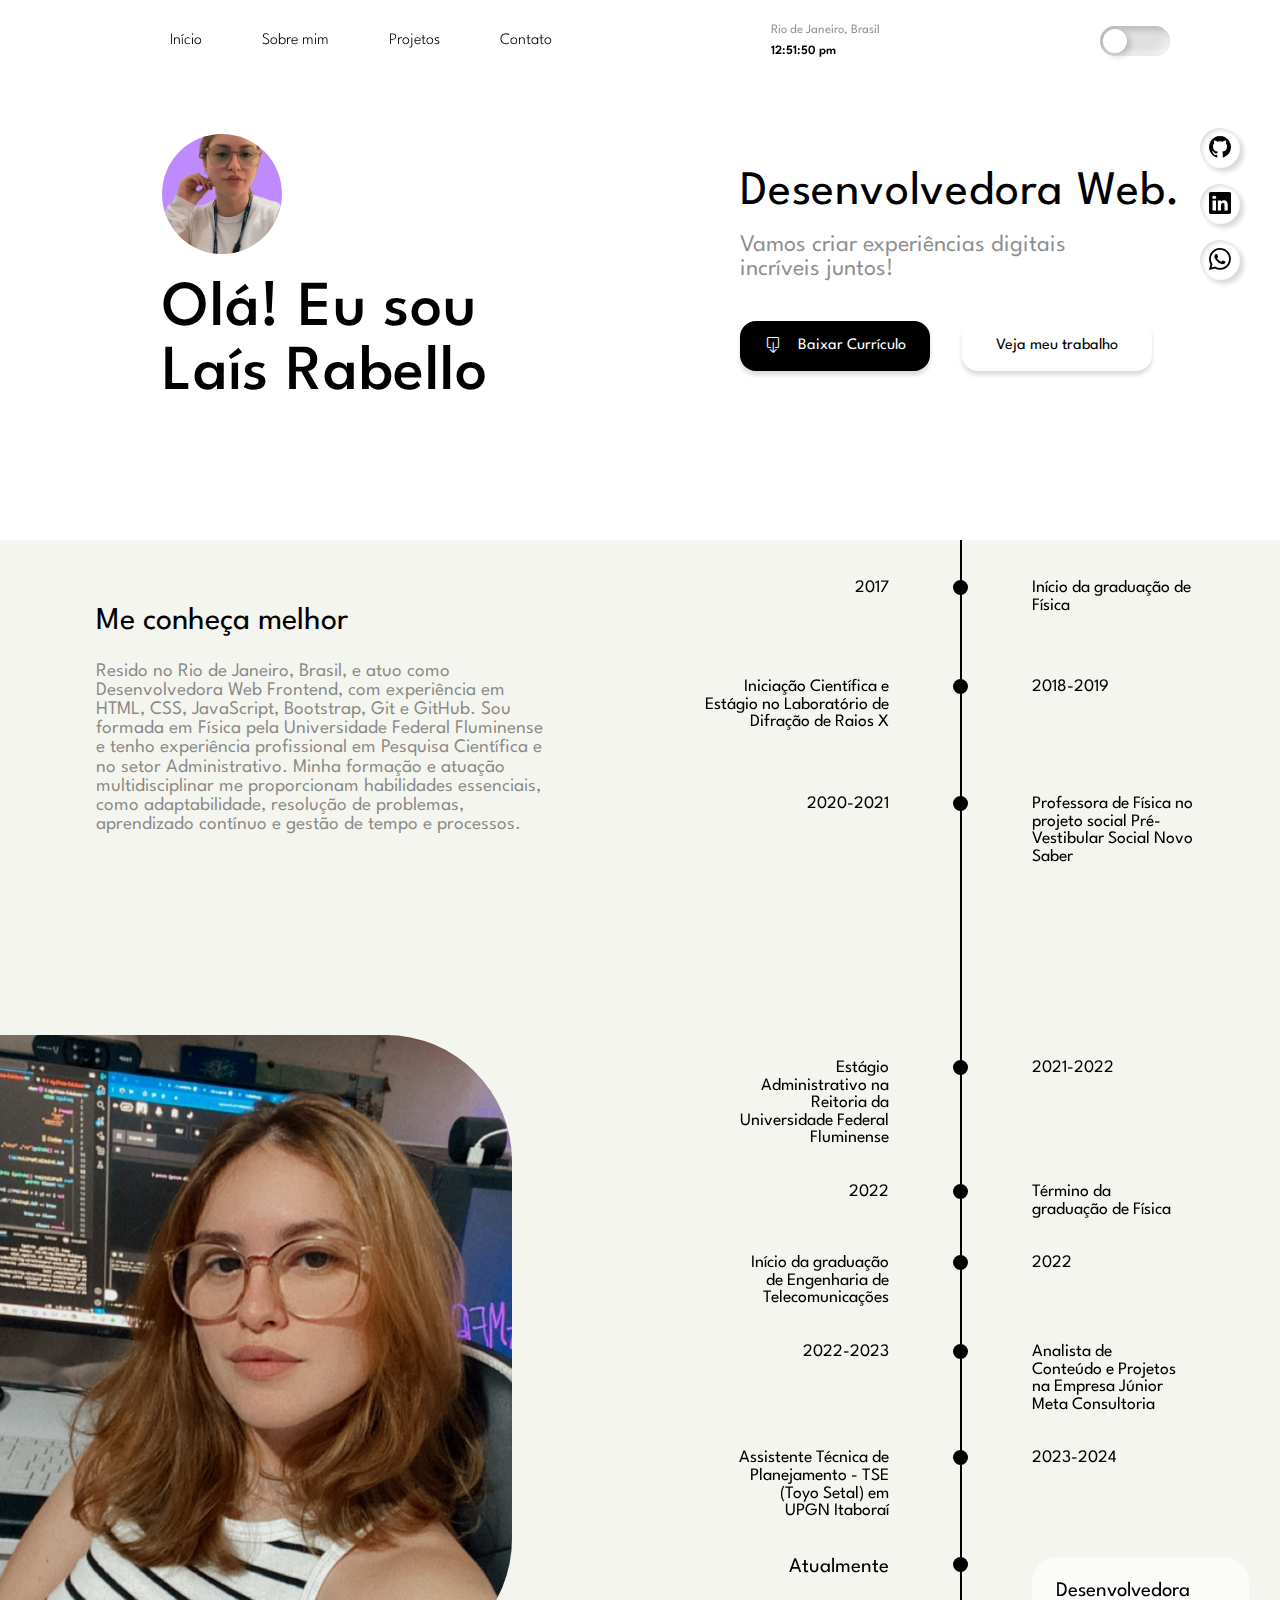
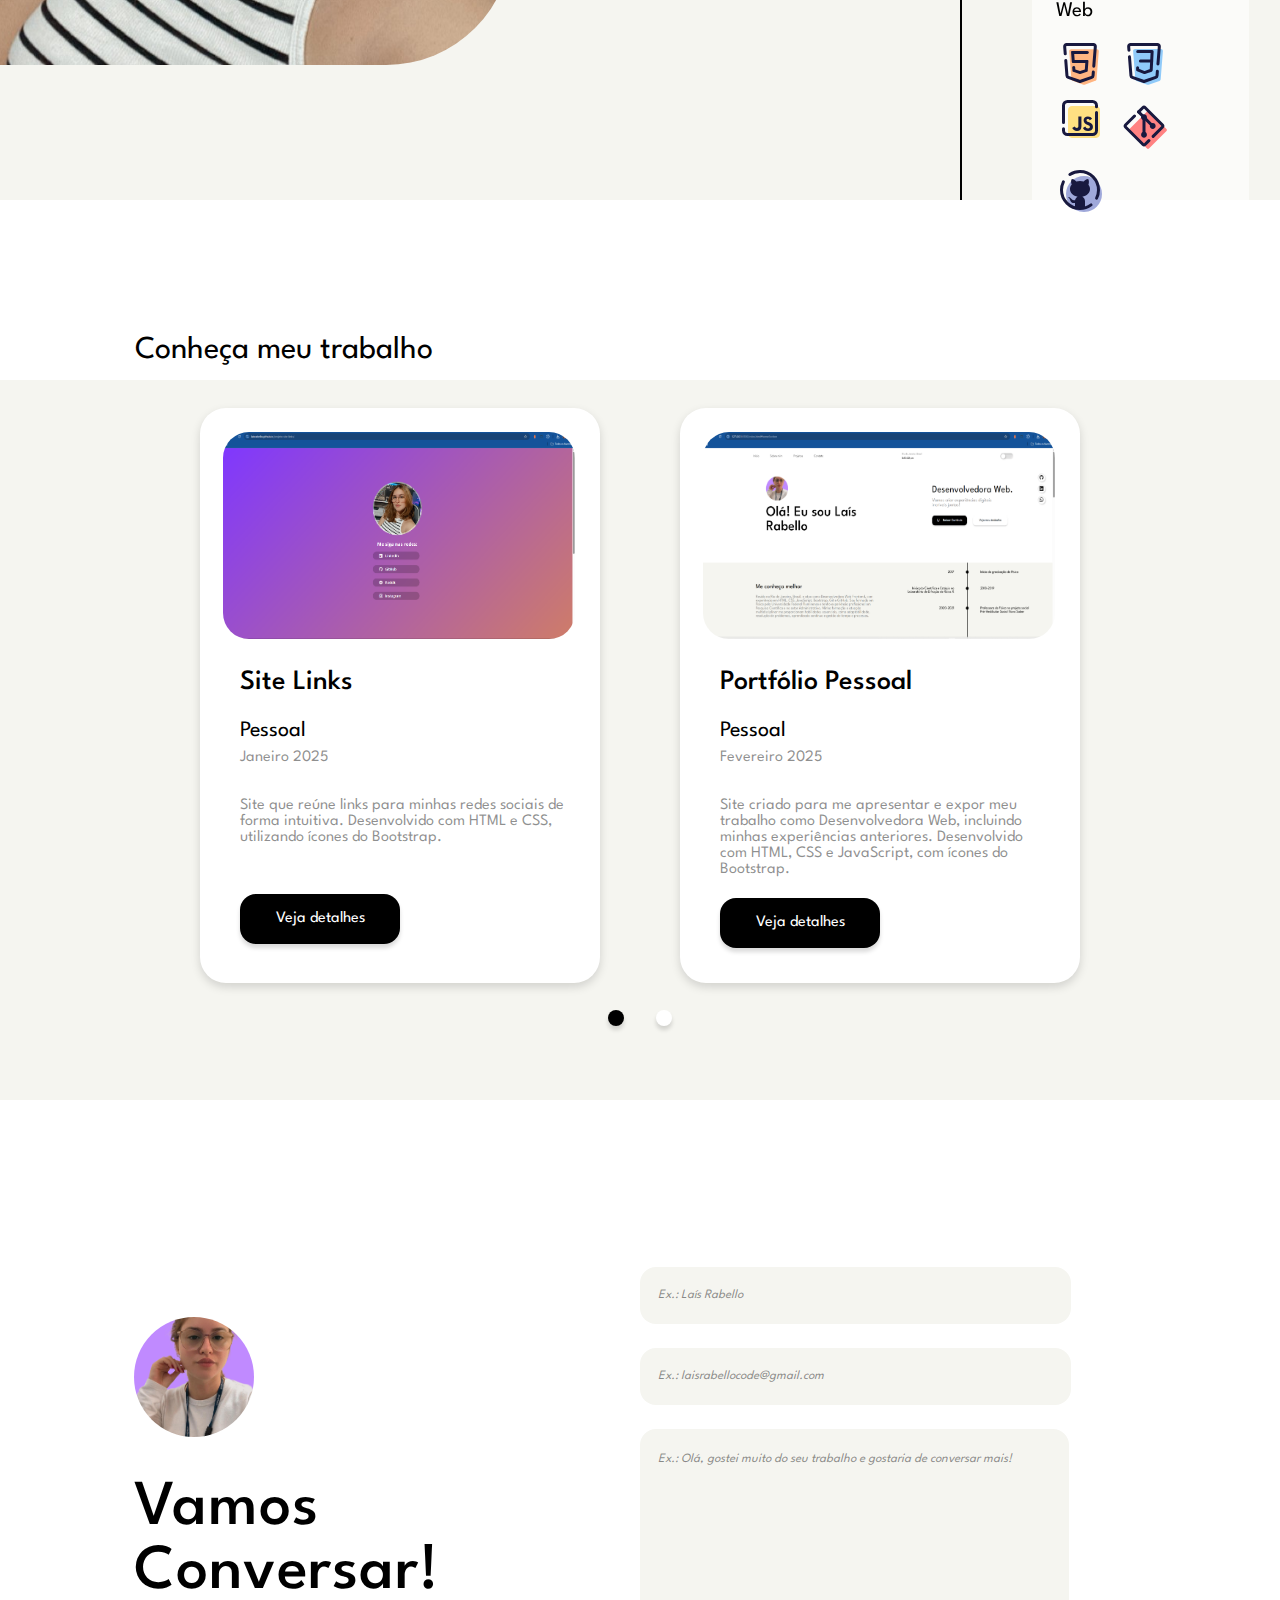
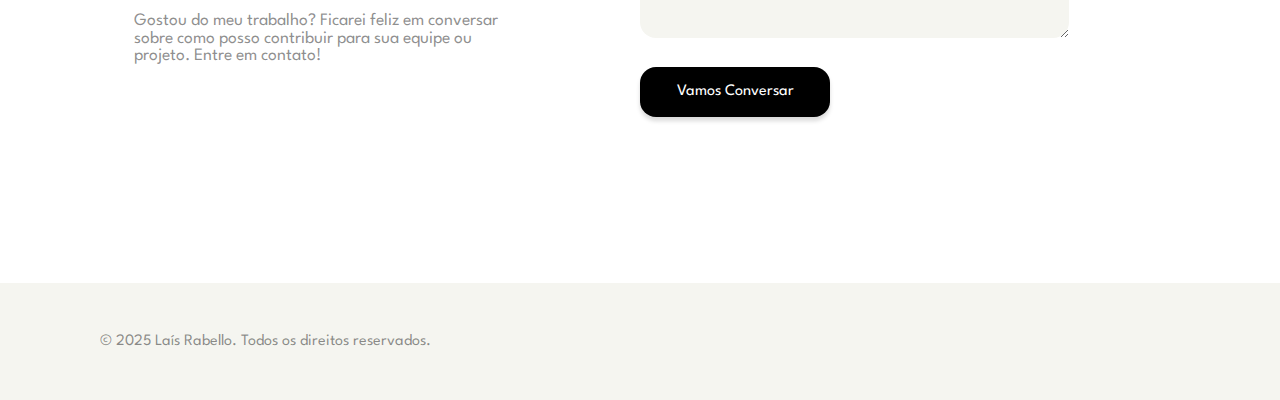
==== commit 43f98e43: "mudança de email de recebimento das mensagens do form" ====
--- a/index.html
+++ b/index.html
@@ -224,7 +224,7 @@
                 <h2>Gostou do meu trabalho? Ficarei feliz em conversar sobre como posso contribuir para sua equipe ou projeto. Entre em contato!</h2>
             </div>
             <div id="contactContainer1Child2">
-                <form action="https://formsubmit.co/ajax/laisrabellocode@gmail.com"
+                <form action="https://formsubmit.co/monomaniarabello@gmail.com"
                 method="POST"
                 data-form>
                     <div>
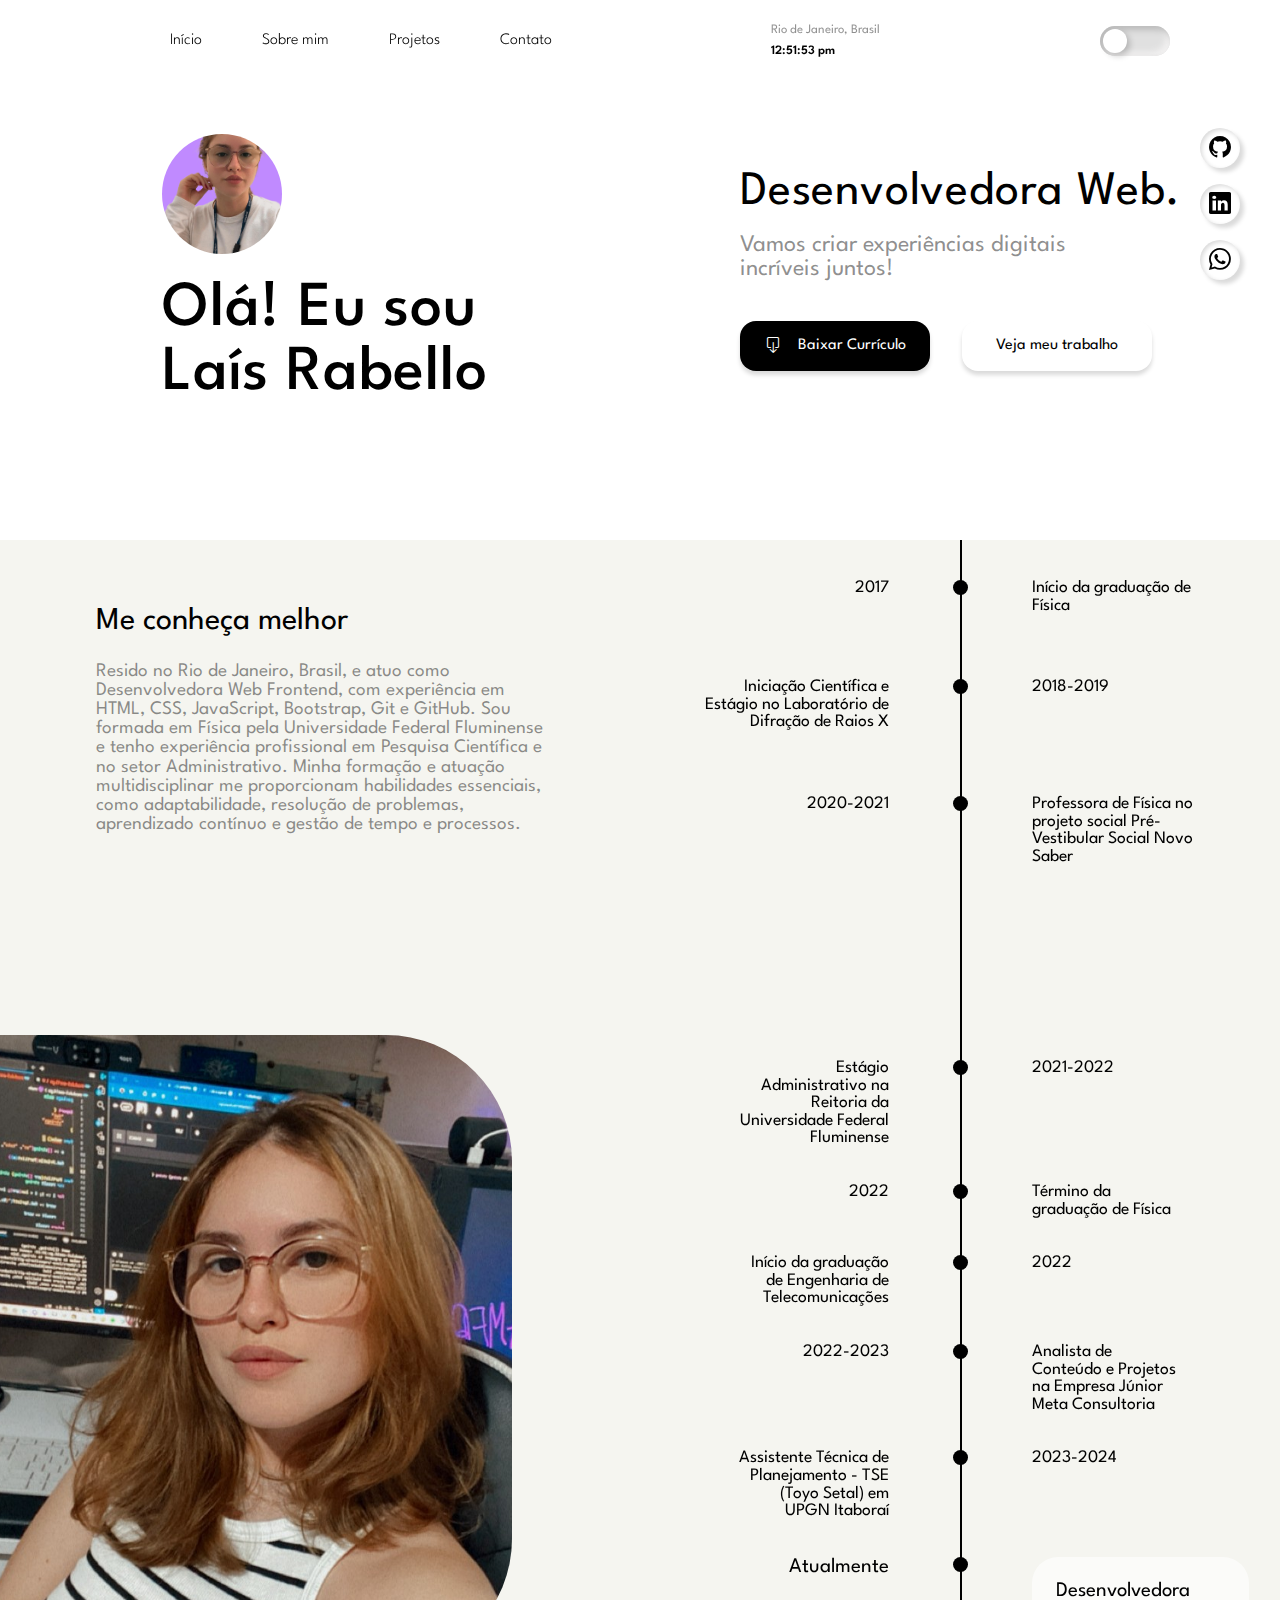
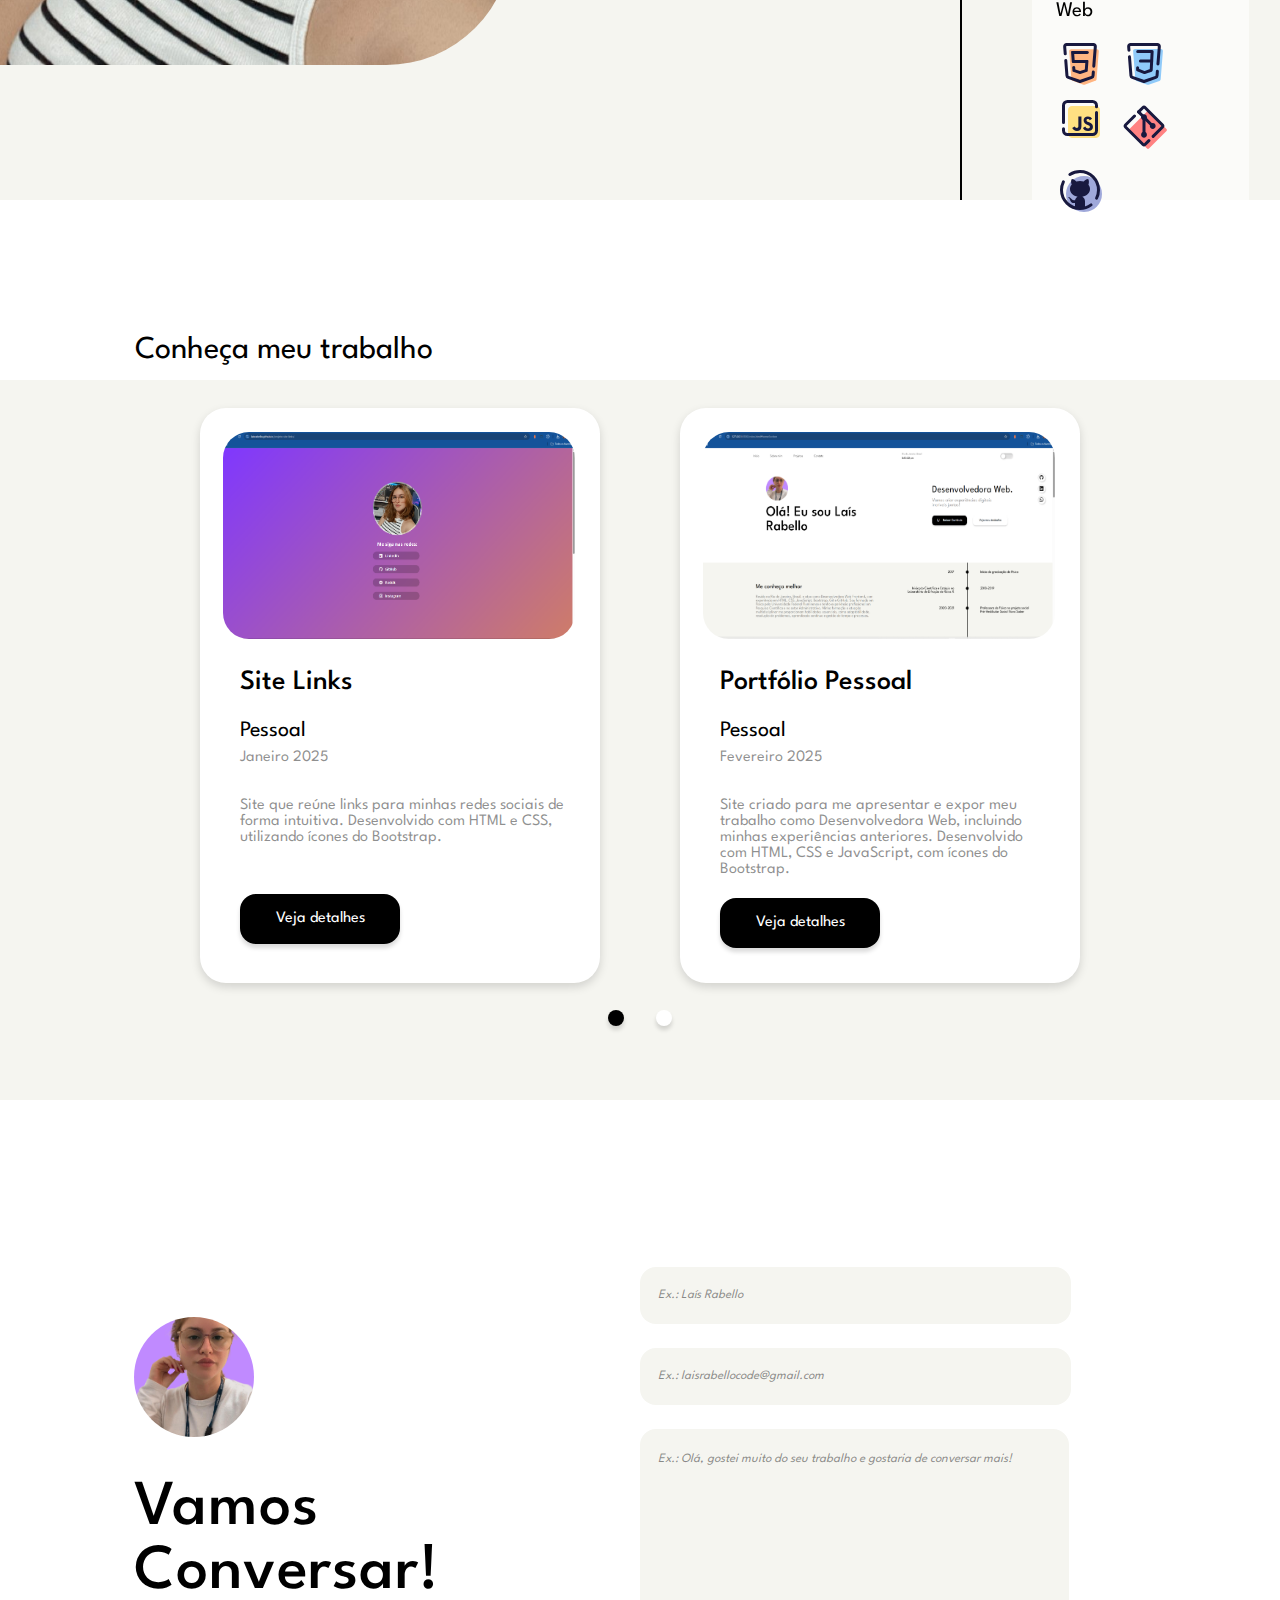
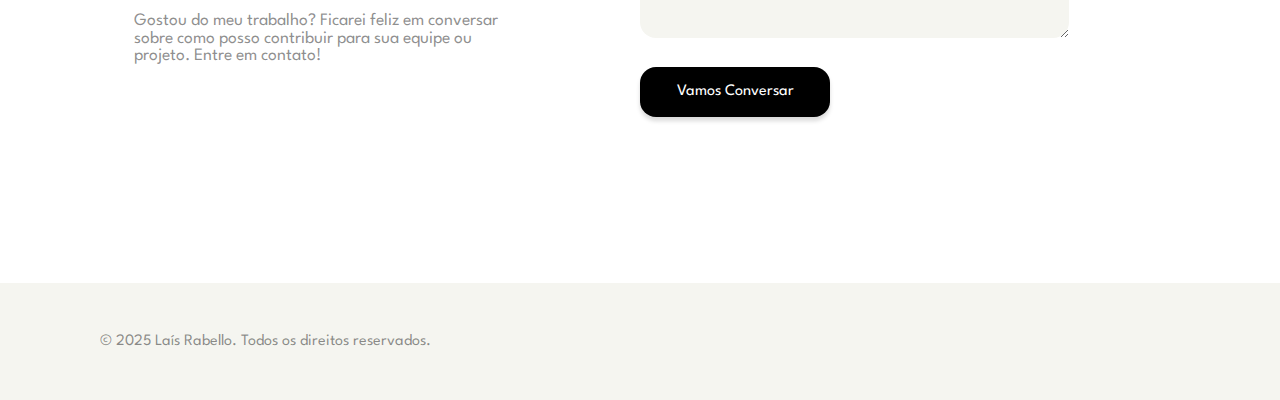
==== commit 98497f0d: "atualização do arquivo de currículo" ====
--- a/index.html
+++ b/index.html
@@ -51,7 +51,7 @@
                     <h3>Vamos criar experiências digitais incríveis juntos!</h3>
                 </div>
                 <div id="homeContainer1Child2Buttons">
-                    <a id="downloadCurriculum" href="source/Lais-Rabello.pdf" download="Lais-Rabello.pdf">
+                    <a id="downloadCurriculum" href="source/LaisPimentelRabello.pdf" download="Lais-Rabello.pdf">
                         <i class="bi bi-box-arrow-down"></i>
                         <p>Baixar Currículo</p>
                     </a>
